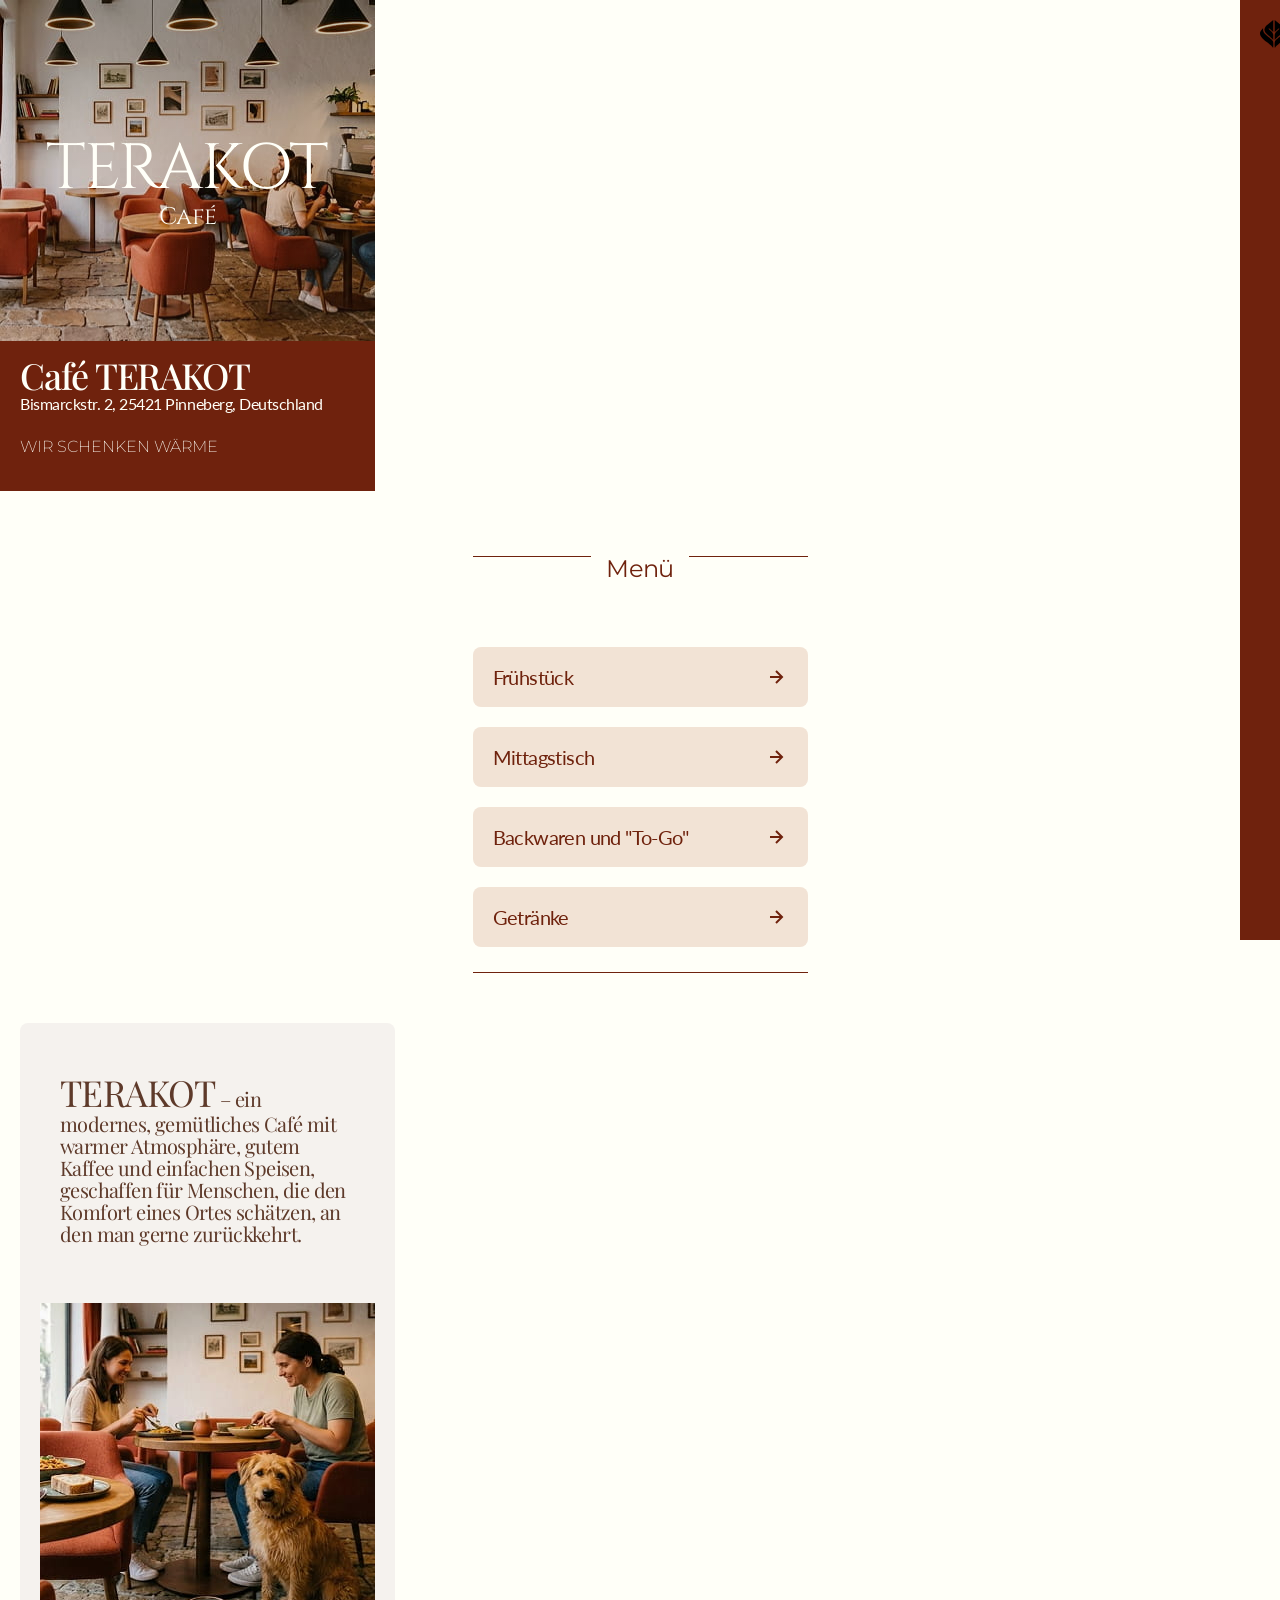
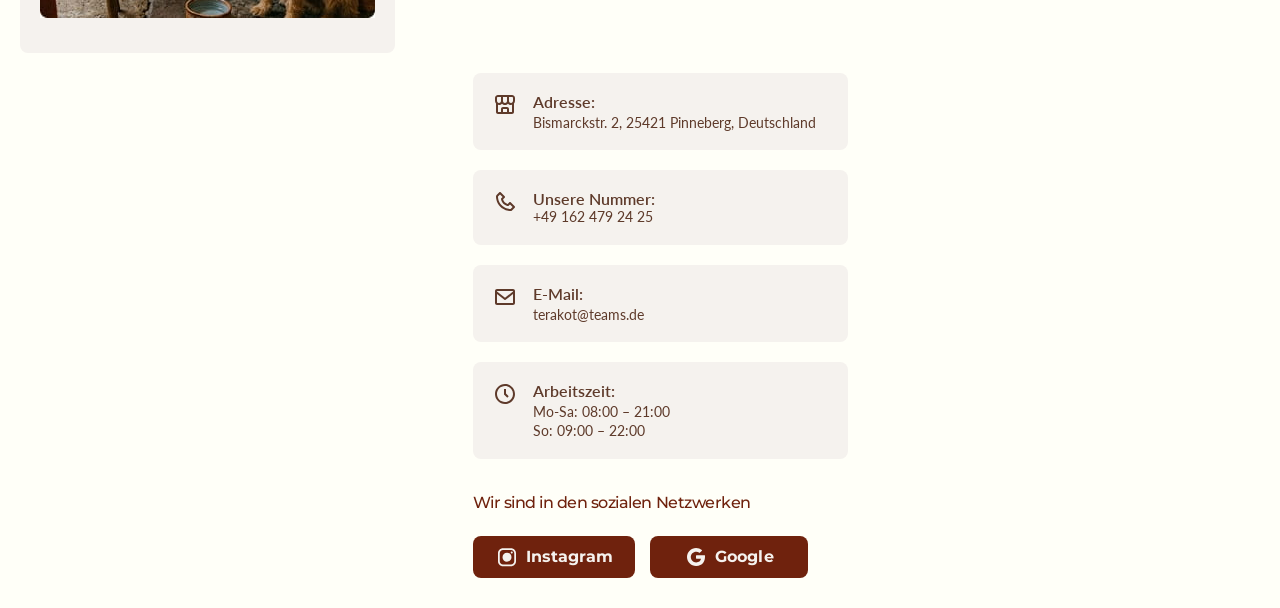
==== index.html @ df1c70a8 "Terakot2.0-0.0" ====
<!DOCTYPE html>
<html lang="en">
<head>
  <meta charset="UTF-8">
  <meta name="viewport" content="width=device-width, initial-scale=1.0">
  <title>Terakot</title>
<link rel="preconnect" href="https://fonts.googleapis.com">
<link rel="preconnect" href="https://fonts.gstatic.com" crossorigin>
<link href="https://fonts.googleapis.com/css2?family=Cinzel:wght@400..900&family=Lato:ital,wght@0,100;0,300;0,400;0,700;0,900;1,100;1,300;1,400;1,700;1,900&family=Montserrat:ital,wght@0,100..900;1,100..900&family=Playfair+Display:ital,wght@0,400..900;1,400..900&display=swap" rel="stylesheet">
  <link rel="stylesheet" href="./css/styles.css">
</head>
<body>

  <!-- ХЕДЕР -->
  <header class="site-header">
    <div class="header-inner">
      <div class="header-logo">
        <svg width="28px" height="28px">
          <use href="./images/symbol-defs.svg#icon-icon-terakot"></use>
        </svg>
        <span>TERAKOT</span>
      </div>
      <button class="burger-btn" id="burgerBtn">
        <span></span>
        <span></span>
        <span></span>
      </button>
    </div>
  </header>

  <!-- МОБІЛЬНЕ МЕНЮ (оверлей) -->
   <div class="mobile-menu" id="mobileMenu">
    <div class="mobile-menu-header">
      <div class="header-logo">
        <svg width="28px" height="28px">
          <use href="./images/symbol-defs.svg#icon-icon-terakot"></use>
        </svg>
        <span>TERAKOT</span>
      </div>
      <button class="close-btn" id="closeBtn">
        <use href="./images/symbol-defs.svg#icon-x-icon"></use>
      </button>
    </div>
    <nav class="mobile-nav">
      <a href="./menu.html">Menü</a>
      <a href="#info">Informationen</a>
    </nav>
  </div>

  <main>

    <!-- СЕКЦІЯ 1: HERO з фото -->
    <section class="hero-section">
        <div>  
        <h1 class="hero-title">TERAKOT</h1>
        <p class="hero-subtitle">Café</p>
        
      </div>

</section>

<section class="hero-store">
       <div class="container">
        <h2 class="cafe-name">Café TERAKOT</h2>
        <p class="cafe-address">Bismarckstr. 2, 25421 Pinneberg, Deutschland</p>
        <p class="cafe-slogan">WIR SCHENKEN WÄRME</p>
      </div>
    </section> 
    <!-- СЕКЦІЯ 2: МЕНЮ -->
    <section class="menu-section">
      <div class="container">
        <span class="line"></span>
        <h2 class="section-title">Menü</h2>
        <span class="line"></span>
      </div>
      <div class="container">
      <ul class="menu-list">
        <li class="one-list"><a href="./menu.html#fruch" class="text-menu-list">Frühstück <svg width="24px" height="24px" class="icon-list">
              <use href="./images/symbol-defs.svg#icon-right-arrow-alt-icon"></use>
            </svg></a></li>
        <li class="one-list"><a href="./menu.html#mittag" class="text-menu-list">Mittagstisch <svg width="24px" height="24px" class="icon-list">
              <use href="./images/symbol-defs.svg#icon-right-arrow-alt-icon"></use>
            </svg></a></li>
        <li class="one-list"><a href="./menu.html#backwaren" class="text-menu-list">Backwaren und "To-Go" <svg width="24px" height="24px" class="icon-list">
              <use href="./images/symbol-defs.svg#icon-right-arrow-alt-icon"></use>
            </svg></a></li>
        <li class="one-list"><a href="./menu.html#getranke" class="text-menu-list">Getränke <svg width="24px" height="24px" class="icon-list">
              <use href="./images/symbol-defs.svg#icon-right-arrow-alt-icon"></use>
            </svg></a></li>
      </ul>
    </div>
    </section>

    <!-- СЕКЦІЯ 3: HERO текст + фото -->
    <section class="about-section">
    <div class="container block-story">
       <div class="block-text">
        <p><strong class="st-text">TERAKOT</strong> – ein modernes, gemütliches Café mit warmer
        Atmosphäre, gutem Kaffee und einfachen Speisen, geschaffen für Menschen,
        die den Komfort eines Ortes schätzen, an den man gerne zurückkehrt.</p>
      </div>
      
      <div class="block-img">
        <img class="about-img" src="./images/dog-phone-1x.jpg" alt="Terakot Café">
      </div>
    </div>
    </section>

    <!-- СЕКЦІЯ 4: КОНТАКТИ -->
    <section class="contacts-section" id="info">
      <div class="container">

        <div class="contact-item">
          <div class="contact-icon">
            <svg width="24px" height="24px">
              <use href="./images/symbol-defs.svg#icon-magazin-icon"></use>
            </svg>
          </div>
          <div class="contact-body">
            <p class="contact-title">Adresse:</p>
            <p class="contact-text">Bismarckstr. 2, 25421 Pinneberg, Deutschland</p>
          </div>
        </div>

        <div class="contact-item">
          <div class="contact-icon">
            <svg width="24px" height="24px">
              <use href="./images/symbol-defs.svg#icon-phone-icon"></use>
            </svg>
          </div>
          <div class="contact-body">
            <p class="contact-title">Unsere Nummer:</p>
            <a href="tel:+491624792425" class="contact-text">+49 162 479 24 25</a>
          </div>
        </div>

        <div class="contact-item">
          <div class="contact-icon">
            <svg width="24px" height="24px">
              <use href="./images/symbol-defs.svg#icon-meseger-icon"></use>
            </svg>
          </div>
          <div class="contact-body">
            <p class="contact-title">E-Mail:</p>
            <p class="contact-text">terakot@teams.de</p>
          </div>
        </div>

        <div class="contact-item">
          <div class="contact-icon">
            <svg width="24px" height="24px">
              <use href="./images/symbol-defs.svg#icon-clock-icon"></use>
            </svg>
          </div>
          <div class="contact-body">
            <p class="contact-title">Arbeitszeit:</p>
            <p class="contact-text">Mo-Sa: 08:00 – 21:00</p>
            <p class="contact-text">So: 09:00 – 22:00</p>
          </div>
        </div>

      </div>
    </section>

    <!-- СЕКЦІЯ 5: СОЦМЕРЕЖІ -->
    <section class="social-section">
      <div class="container">
        <h2 class="social-title">Wir sind in den sozialen Netzwerken</h2>
      </div>
      
      <div class="container social-btns">
        <a href="#" class="social-btn"><svg width="24px" height="24px" class="social-icon">
              <use href="./images/symbol-defs.svg#icon-instagram-icon"></use>
            </svg>Instagram</a>
        <a href="#" class="social-btn"><svg width="24px" height="24px" class="social-icon">
              <use href="./images/symbol-defs.svg#icon-google-icon"></use>
            </svg>Google</a>
      </div>
    </section>

  </main>

  <script src="./js/main.js"></script>
</body>
</html>
---- css/styles.css ----
*,
*::before,
*::after {
margin: 0;
padding: 0;
}

ul {
list-style: none;
}

h1,h2,h3,h4,h5,h6 {
margin: 0;
padding: 0;
}

ul,ol {
margin: 0;
padding: 0;
}

a {
    text-decoration: none;
}

img {
display: block;
height: auto;
}

body {
background-color: #fffff8;
color: #030a06;
font-weight: 400;
line-height: 1.1;
}

.site-header {
  position: absolute; /* Ставимо поверх контенту */
  top: 0;
  left: 0;
  width: 100%;
  z-index: 10;
  padding: 20px 0;
}

.header-inner {
  display: flex;
  justify-content: flex-end; /* Зміщуємо кнопку вправо */
  align-items: center;
  max-width: 335px;
  margin: 0 auto;
  padding: 0 20px;
}

/* Приховуємо логотип у головному хедері, як в ТЗ */
.site-header .header-logo {
  display: none;
}

/* Стилізація бургер-іконки (три лінії) */
.burger-btn {
  background: none;
  border: none;
  cursor: pointer;
  display: flex;
  flex-direction: column;
  gap: 4px;
}

.burger-btn span {
  display: block;
  width: 24px;
  height: 2px;
  background-color: #fffff8; /* Колір ліній під фото */
}

.menu-section .container {
  display: flex;
  align-items: center;
  justify-content: center;
  gap: 15px;
  padding-top: 40px;
}

.line {
  flex-grow: 1; /* Лінія займає весь вільний простір */
  height: 1px;
  background-color: #6f220d;
}

.section-title {
  padding: 0; /* Прибираємо зайвий паддінг */
  white-space: nowrap;
}

/* Додаємо лінію внизу списку, як на макеті */
.menu-section::after {
  content: "";
  display: block;
  width: 335px;
  height: 1px;
  background-color: #6f220d;
  margin: 25px auto 0;
}

.container {
max-width: 335px;
padding: 0 20px;
margin: 0 auto; 
}

.mobile-menu {
  position: fixed;
  top: 0;
  right: -100%; /* Ховаємо за край екрану */
  width: 100%;
  height: 100%;
  background-color: #6f220d;
  z-index: 100;
  transition: right 0.3s ease;
  padding: 20px;
  display: flex;
  flex-direction: column;
}

.mobile-menu.is-open {
  right: 0; /* Клас для відкриття через JS */
}

.mobile-menu-header {
  display: flex;
  justify-content: space-between;
  align-items: center;
  color: #fffff8;
  margin-bottom: 60px;
}

.mobile-nav {
  display: flex;
  flex-direction: column;
  align-items: flex-end; /* Текст меню справа, як на макеті */
  gap: 25px;
}

.mobile-nav a {
  color: #fffff8;
  font-size: 32px;
  font-family: "Cinzel", serif;
}

/* #region-hero */
.hero-section {
padding: 134px 0 110px;
max-width: 375px;
max-height: 350px;
background-color: var(--hellterakot);
background-image: linear-gradient(to bottom, rgba(0, 0, 0, 0.2) 0%, rgba(111, 34, 13, 0.2) 100%), url(../images/cafe-phone-1x.jpg);
}

.hero-title {
font-weight: 400;
font-size: 64px;
letter-spacing: -0.03em;
color: #fffff8;
padding: 0 46px;
margin: 0 auto;
font-family: "Cinzel", serif;
}

.hero-subtitle {
font-weight: 400;
font-size: 24px;
letter-spacing: -0.03em;
color: #fffff8;
padding: 0 159px;
margin: 0 auto;
font-family: "Cinzel", serif;
}

.hero-store {
background-color: #6f220d;
width: 375px;
height: 150px;
}

.cafe-name {
font-family: "Playfair Display", serif;
font-weight: 500;
font-size: 36px;
letter-spacing: -0.03em;
color: #fffff8;
padding: 15px 0 0;
}

.cafe-address {
font-family: "Lato", serif;
font-weight: 400;
font-size: 16px;
letter-spacing: -0.03em;
color: #fffff8;
}

.cafe-slogan {
font-family: "Montserrat", serif;
font-weight: 200;
font-size: 16px;
color: #fffff8;
padding: 25px 0 0;
}

.section-title {
font-family: "Montserrat", serif;
font-weight: 400;
font-size: 24px;
letter-spacing: -0.03em;
color: #6f220d;
text-align: center;
padding: 25px 0 0;
}

.menu-list {
list-style: none;
padding: 25px 0 0;
margin: 0;
display: flex;
flex-direction: column;
gap: 20px;
}

.one-list {
margin: auto;
border-radius: 8px;
width: 335px;
background: #f2e3d5;
}

.text-menu-list {
font-family: "Lato", serif;
font-weight: 400;
font-size: 20px;
letter-spacing: -0.03em;
color: #6f220d;
display: flex;
align-items: center;
justify-content: space-between;
padding: 18px 20px;
text-decoration: none;
background-color: #f2e3d5;
transform: none;
transition: all 0.3s ease;
border-radius: 12px;
}

.text-menu-list:hover {
background-color: #6f220d;
color: #f2e3d5;
}

.icon-list {
fill: #6f220d;
}

.block-story {
border-radius: 8px;
width: 335px;
height: 630px;
background: #f5f2ee;
margin: 50px 20px 0;
}

.block-text {
font-family: "Playfair Display", serif;
font-weight: 400;
font-size: 20px;
letter-spacing: -0.03em;
color: #5e3a2a;
padding: 50px 20px 58px;
width: 295px
}

.st-text {
font-size: 36px;
font-weight: 400;
}

.block-img {
border-radius: 0 0 8px 8px;
width: 335px;
height: 315px;
}

.contact-item {
display: flex;
gap: 16px;
align-items: flex-start;
width: 335px;
background: #f5f2ee;
padding: 20px;
margin: 20px auto 0;
border-radius: 8px;
}

.contact-icon {
fill: #5e3a2a;
}

.contact-title {
margin: 0;
font-weight: 600;
background-color: #f5f2ee;
color: #5e3a2a;
font-family: "Lato", serif;
}

.contact-text {
margin: 4px 0 0;
color: #5e3a2a;
font-family: "Lato", serif;
font-size: 14px;
text-decoration: none;
}

.social-title {
font-family: "Montserrat", serif;
font-weight: 500;
font-size: 16px;
letter-spacing: -0.03em;
color: #6f220d;
padding: 35px 0 0;
}

.social-btns {
display:flex;
align-items: center;
justify-content: center;
gap: 15px;
width: 335px;
padding: 25px 0 30px;
}

.social-btn {
border-radius: 8px;
width: 160px;
background: #6f220d;
padding: 9px 22px;
display: flex;
align-items: center;
justify-content: center;
gap:7px;
font-family: "Montserrat", serif;
font-weight: 700;
font-size: 16px;
line-height: 140%;
letter-spacing: 0.01em;
color: #f5f2ee;
}

.social-icon {
fill: #f5f2ee;
}
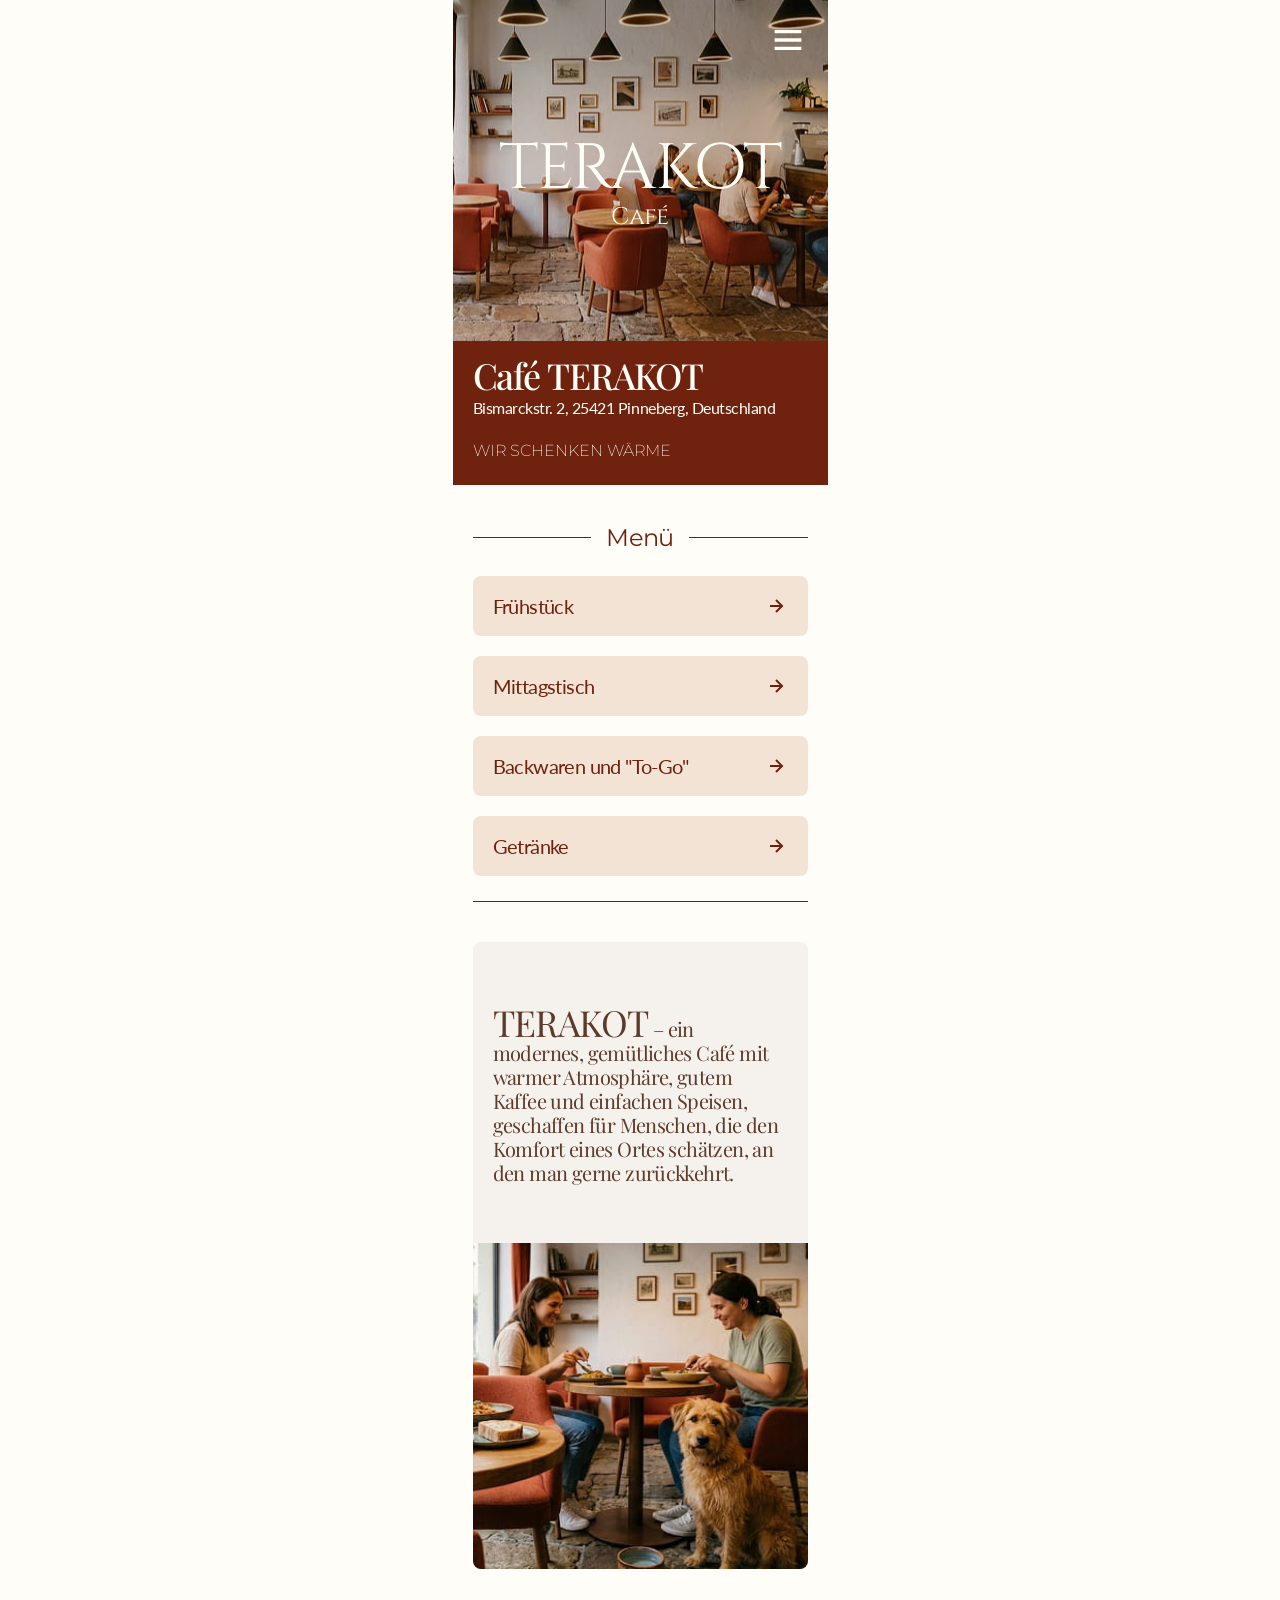
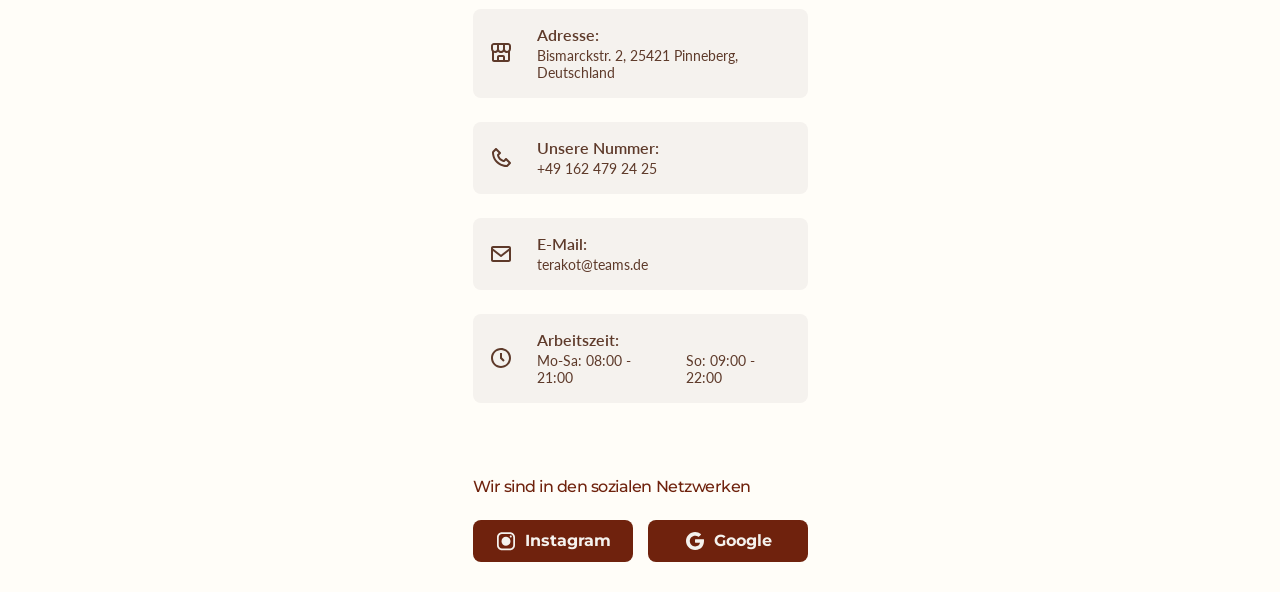
==== commit 9e9812b0: "Terakot2.0-0.1" ====
--- a/index.html
+++ b/index.html
@@ -7,115 +7,137 @@
 <link rel="preconnect" href="https://fonts.googleapis.com">
 <link rel="preconnect" href="https://fonts.gstatic.com" crossorigin>
 <link href="https://fonts.googleapis.com/css2?family=Cinzel:wght@400..900&family=Lato:ital,wght@0,100;0,300;0,400;0,700;0,900;1,100;1,300;1,400;1,700;1,900&family=Montserrat:ital,wght@0,100..900;1,100..900&family=Playfair+Display:ital,wght@0,400..900;1,400..900&display=swap" rel="stylesheet">
-  <link rel="stylesheet" href="./css/styles.css">
+  <link rel="stylesheet" href="./css/common.css">
+  <link rel="stylesheet" href="./css/home.css">
+  <link rel="stylesheet" href="./css/menu.css">
 </head>
 <body>
-
-  <!-- ХЕДЕР -->
   <header class="site-header">
-    <div class="header-inner">
-      <div class="header-logo">
-        <svg width="28px" height="28px">
-          <use href="./images/symbol-defs.svg#icon-icon-terakot"></use>
+    <div class="container header-inner">
+      <button class="burger-btn" id="burgerBtn" type="button" aria-label="Open menu">
+        <svg class="burger-icon" width="40" height="40">
+          <use href="./images/symbol-defs.svg#icon-menu-icon"></use>
         </svg>
-        <span>TERAKOT</span>
-      </div>
-      <button class="burger-btn" id="burgerBtn">
-        <span></span>
-        <span></span>
-        <span></span>
       </button>
     </div>
   </header>
 
-  <!-- МОБІЛЬНЕ МЕНЮ (оверлей) -->
-   <div class="mobile-menu" id="mobileMenu">
-    <div class="mobile-menu-header">
-      <div class="header-logo">
-        <svg width="28px" height="28px">
-          <use href="./images/symbol-defs.svg#icon-icon-terakot"></use>
-        </svg>
-        <span>TERAKOT</span>
-      </div>
-      <button class="close-btn" id="closeBtn">
-        <use href="./images/symbol-defs.svg#icon-x-icon"></use>
-      </button>
+  <div class="mobile-menu" id="mobileMenu">
+    <div class="container mobile-menu-inner">
+      <div class="mobile-menu-header">
+        <div class="header-logo">
+          <svg width="35" height="35">
+            <use href="./images/symbol-defs.svg#icon-icon-terakot"></use>
+          </svg>
+          <span>TERAKOT</span>
+        </div>
+
+        <button class="close-btn" id="closeBtn" type="button" aria-label="Close menu">
+          <svg width="40" height="40">
+            <use href="./images/symbol-defs.svg#icon-x-icon"></use>
+          </svg>
+        </button>
+      </div>
+
+      <nav class="mobile-nav">
+        <a href="./menu.html">Menü</a>
+        <a href="#info">Informationen</a>
+      </nav>
     </div>
-    <nav class="mobile-nav">
-      <a href="./menu.html">Menü</a>
-      <a href="#info">Informationen</a>
-    </nav>
   </div>
 
   <main>
-
-    <!-- СЕКЦІЯ 1: HERO з фото -->
     <section class="hero-section">
-        <div>  
+      <div class="container">
         <h1 class="hero-title">TERAKOT</h1>
         <p class="hero-subtitle">Café</p>
-        
-      </div>
-
-</section>
-
-<section class="hero-store">
-       <div class="container">
+      </div>
+    </section>
+
+    <section class="hero-store">
+      <div class="container">
         <h2 class="cafe-name">Café TERAKOT</h2>
         <p class="cafe-address">Bismarckstr. 2, 25421 Pinneberg, Deutschland</p>
         <p class="cafe-slogan">WIR SCHENKEN WÄRME</p>
       </div>
-    </section> 
-    <!-- СЕКЦІЯ 2: МЕНЮ -->
+    </section>
+
     <section class="menu-section">
       <div class="container">
-        <span class="line"></span>
-        <h2 class="section-title">Menü</h2>
-        <span class="line"></span>
-      </div>
-      <div class="container">
-      <ul class="menu-list">
-        <li class="one-list"><a href="./menu.html#fruch" class="text-menu-list">Frühstück <svg width="24px" height="24px" class="icon-list">
-              <use href="./images/symbol-defs.svg#icon-right-arrow-alt-icon"></use>
-            </svg></a></li>
-        <li class="one-list"><a href="./menu.html#mittag" class="text-menu-list">Mittagstisch <svg width="24px" height="24px" class="icon-list">
-              <use href="./images/symbol-defs.svg#icon-right-arrow-alt-icon"></use>
-            </svg></a></li>
-        <li class="one-list"><a href="./menu.html#backwaren" class="text-menu-list">Backwaren und "To-Go" <svg width="24px" height="24px" class="icon-list">
-              <use href="./images/symbol-defs.svg#icon-right-arrow-alt-icon"></use>
-            </svg></a></li>
-        <li class="one-list"><a href="./menu.html#getranke" class="text-menu-list">Getränke <svg width="24px" height="24px" class="icon-list">
-              <use href="./images/symbol-defs.svg#icon-right-arrow-alt-icon"></use>
-            </svg></a></li>
-      </ul>
-    </div>
-    </section>
-
-    <!-- СЕКЦІЯ 3: HERO текст + фото -->
+        <div class="section-heading">
+          <span class="line"></span>
+          <h2 class="section-title">Menü</h2>
+          <span class="line"></span>
+        </div>
+
+        <ul class="menu-list">
+          <li class="menu-item">
+            <a href="./menu.html#fruch" class="menu-link">
+              Frühstück
+              <svg class="icon-list" width="24" height="24">
+                <use href="./images/symbol-defs.svg#icon-right-arrow-alt-icon"></use>
+              </svg>
+            </a>
+          </li>
+
+          <li class="menu-item">
+            <a href="./menu.html#mittag" class="menu-link">
+              Mittagstisch
+              <svg class="icon-list" width="24" height="24">
+                <use href="./images/symbol-defs.svg#icon-right-arrow-alt-icon"></use>
+              </svg>
+            </a>
+          </li>
+
+          <li class="menu-item">
+            <a href="./menu.html#backwaren" class="menu-link">
+              Backwaren und "To-Go"
+              <svg class="icon-list" width="24" height="24">
+                <use href="./images/symbol-defs.svg#icon-right-arrow-alt-icon"></use>
+              </svg>
+            </a>
+          </li>
+
+          <li class="menu-item">
+            <a href="./menu.html#getranke" class="menu-link">
+              Getränke
+              <svg class="icon-list" width="24" height="24">
+                <use href="./images/symbol-defs.svg#icon-right-arrow-alt-icon"></use>
+              </svg>
+            </a>
+          </li>
+        </ul>
+      </div>
+    </section>
+
     <section class="about-section">
-    <div class="container block-story">
-       <div class="block-text">
-        <p><strong class="st-text">TERAKOT</strong> – ein modernes, gemütliches Café mit warmer
-        Atmosphäre, gutem Kaffee und einfachen Speisen, geschaffen für Menschen,
-        die den Komfort eines Ortes schätzen, an den man gerne zurückkehrt.</p>
-      </div>
-      
-      <div class="block-img">
-        <img class="about-img" src="./images/dog-phone-1x.jpg" alt="Terakot Café">
-      </div>
-    </div>
-    </section>
-
-    <!-- СЕКЦІЯ 4: КОНТАКТИ -->
+      <div class="container">
+        <div class="block-story">
+          <div class="block-text">
+            <p>
+              <strong class="st-text">TERAKOT</strong>
+              – ein modernes, gemütliches Café mit warmer Atmosphäre, gutem Kaffee
+              und einfachen Speisen, geschaffen für Menschen, die den Komfort eines
+              Ortes schätzen, an den man gerne zurückkehrt.
+            </p>
+          </div>
+
+          <img
+            class="about-img"
+            src="./images/dog-phone-1x.jpg"
+            alt="People drinking coffee in Terakot Café"
+          />
+        </div>
+      </div>
+    </section>
+
     <section class="contacts-section" id="info">
-      <div class="container">
-
-        <div class="contact-item">
-          <div class="contact-icon">
-            <svg width="24px" height="24px">
-              <use href="./images/symbol-defs.svg#icon-magazin-icon"></use>
-            </svg>
-          </div>
+      <div class="container contacts-container">
+        <div class="contact-item">
+          <svg class="contact-icon" width="24" height="24">
+            <use href="./images/symbol-defs.svg#icon-magazin-icon"></use>
+          </svg>
+
           <div class="contact-body">
             <p class="contact-title">Adresse:</p>
             <p class="contact-text">Bismarckstr. 2, 25421 Pinneberg, Deutschland</p>
@@ -123,11 +145,10 @@
         </div>
 
         <div class="contact-item">
-          <div class="contact-icon">
-            <svg width="24px" height="24px">
-              <use href="./images/symbol-defs.svg#icon-phone-icon"></use>
-            </svg>
-          </div>
+          <svg class="contact-icon" width="24" height="24">
+            <use href="./images/symbol-defs.svg#icon-phone-icon"></use>
+          </svg>
+
           <div class="contact-body">
             <p class="contact-title">Unsere Nummer:</p>
             <a href="tel:+491624792425" class="contact-text">+49 162 479 24 25</a>
@@ -135,51 +156,60 @@
         </div>
 
         <div class="contact-item">
-          <div class="contact-icon">
-            <svg width="24px" height="24px">
-              <use href="./images/symbol-defs.svg#icon-meseger-icon"></use>
+          <svg class="contact-icon" width="24" height="24">
+            <use href="./images/symbol-defs.svg#icon-meseger-icon"></use>
+          </svg>
+
+          <div class="contact-body">
+            <p class="contact-title">E-Mail:</p>
+            <a href="mailto:terakot@teams.de" class="contact-text">terakot@teams.de</a>
+          </div>
+        </div>
+
+        <div class="contact-item">
+          <svg class="contact-icon" width="24" height="24">
+            <use href="./images/symbol-defs.svg#icon-clock-icon"></use>
+          </svg>
+
+          <div class="contact-body">
+            <p class="contact-title">Arbeitszeit:</p>
+
+            <div class="work-time">
+              <p class="contact-text">Mo-Sa: 08:00 - 21:00</p>
+              <p class="contact-text">So: 09:00 - 22:00</p>
+            </div>
+          </div>
+        </div>
+      </div>
+    </section>
+
+    <section class="social-section">
+      <div class="container">
+        <h2 class="social-title">Wir sind in den sozialen Netzwerken</h2>
+
+        <div class="social-btns">
+          <a href="#" class="social-btn">
+            <svg class="social-icon" width="24" height="24">
+              <use href="./images/symbol-defs.svg#icon-instagram-icon"></use>
             </svg>
-          </div>
-          <div class="contact-body">
-            <p class="contact-title">E-Mail:</p>
-            <p class="contact-text">terakot@teams.de</p>
-          </div>
-        </div>
-
-        <div class="contact-item">
-          <div class="contact-icon">
-            <svg width="24px" height="24px">
-              <use href="./images/symbol-defs.svg#icon-clock-icon"></use>
+            Instagram
+          </a>
+
+          <a href="#" class="social-btn">
+            <svg class="social-icon" width="24" height="24">
+              <use href="./images/symbol-defs.svg#icon-google-icon"></use>
             </svg>
-          </div>
-          <div class="contact-body">
-            <p class="contact-title">Arbeitszeit:</p>
-            <p class="contact-text">Mo-Sa: 08:00 – 21:00</p>
-            <p class="contact-text">So: 09:00 – 22:00</p>
-          </div>
-        </div>
-
-      </div>
-    </section>
-
-    <!-- СЕКЦІЯ 5: СОЦМЕРЕЖІ -->
-    <section class="social-section">
-      <div class="container">
-        <h2 class="social-title">Wir sind in den sozialen Netzwerken</h2>
-      </div>
-      
-      <div class="container social-btns">
-        <a href="#" class="social-btn"><svg width="24px" height="24px" class="social-icon">
-              <use href="./images/symbol-defs.svg#icon-instagram-icon"></use>
-            </svg>Instagram</a>
-        <a href="#" class="social-btn"><svg width="24px" height="24px" class="social-icon">
-              <use href="./images/symbol-defs.svg#icon-google-icon"></use>
-            </svg>Google</a>
-      </div>
-    </section>
-
+            Google
+          </a>
+        </div>
+      </div>
+    </section>
   </main>
-
+<a href="./favorites.html" class="home-favorites-btn" id="homeFavoritesBtn" aria-label="Favoriten öffnen">
+  <svg width="20" height="20">
+    <use href="./images/symbol-defs.svg#icon-heart-icon"></use>
+  </svg>
+</a>
   <script src="./js/main.js"></script>
 </body>
 </html>
--- a/css/common.css
+++ b/css/common.css
@@ -0,0 +1,70 @@
+:root {
+  --color-bg: #fffdf8;
+  --color-light: #fffff8;
+  --color-card: #f5f2ee;
+  --color-menu-card: #f2e3d5;
+  --color-brown: #6f220d;
+  --color-brown-light: #c56b4b;
+  --color-text-brown: #5e3a2a;
+
+  --container-width: 375px;
+  --container-padding: 20px;
+
+  --radius: 8px;
+  --radius-card: 15px;
+}
+
+*,
+*::before,
+*::after {
+  box-sizing: border-box;
+  margin: 0;
+  padding: 0;
+}
+
+html {
+  scroll-behavior: smooth;
+}
+
+body {
+  min-width: 320px;
+  background-color: var(--color-bg);
+  color: #030a06;
+  font-weight: 400;
+  line-height: 1.1;
+}
+
+ul,
+ol {
+  list-style: none;
+}
+
+a {
+  color: inherit;
+  text-decoration: none;
+}
+
+button {
+  border: none;
+  background: transparent;
+  font-family: inherit;
+  cursor: pointer;
+}
+
+img {
+  display: block;
+  max-width: 100%;
+  height: auto;
+}
+
+svg {
+  display: block;
+}
+
+.container {
+  max-width: var(--container-width);
+  padding-left: var(--container-padding);
+  padding-right: var(--container-padding);
+  margin-left: auto;
+  margin-right: auto;
+}
--- a/css/home.css
+++ b/css/home.css
@@ -0,0 +1,385 @@
+/* Header */
+
+.site-header {
+  position: absolute;
+  top: 0;
+  left: 0;
+  z-index: 10;
+
+  width: 100%;
+  padding: 20px 0;
+}
+
+.header-inner {
+  display: flex;
+  justify-content: flex-end;
+  align-items: center;
+}
+
+.burger-btn,
+.close-btn {
+  display: flex;
+  align-items: center;
+  justify-content: center;
+}
+
+.burger-icon {
+  fill: var(--color-light);
+}
+
+/* Mobile menu */
+
+.mobile-menu {
+  position: fixed;
+  top: 0;
+  right: -100%;
+  z-index: 100;
+
+  width: 100%;
+  height: 100vh;
+
+  background-color: var(--color-brown);
+  transition: right 300ms ease;
+}
+
+.mobile-menu.is-open {
+  right: 0;
+}
+
+.mobile-menu-inner {
+  padding-top: 20px;
+}
+
+.mobile-menu-header {
+  display: flex;
+  justify-content: space-between;
+  align-items: center;
+
+  margin-bottom: 60px;
+  color: var(--color-light);
+}
+
+.header-logo {
+  display: flex;
+  align-items: center;
+  gap: 8px;
+
+  font-family: "Cinzel", serif;
+  font-size: 20px;
+  color: var(--color-light);
+}
+
+.header-logo svg,
+.close-btn svg {
+  fill: currentColor;
+}
+
+.close-btn {
+  color: var(--color-light);
+}
+
+.mobile-nav {
+  display: flex;
+  flex-direction: column;
+  align-items: flex-end;
+  gap: 25px;
+}
+
+.mobile-nav a {
+  font-family: "Cinzel", serif;
+  font-size: 32px;
+  color: var(--color-light);
+}
+
+/* Hero */
+
+.hero-section {
+  max-width: var(--container-width);
+  margin: 0 auto;
+  padding: 134px 0 110px;
+
+  background-image:
+    linear-gradient(
+      to bottom,
+      rgba(0, 0, 0, 0.2),
+      rgba(111, 34, 13, 0.2)
+    ),
+    url("../images/cafe-phone-1x.jpg");
+  background-repeat: no-repeat;
+  background-position: center;
+  background-size: cover;
+}
+
+.hero-title {
+  font-family: "Cinzel", serif;
+  font-weight: 400;
+  font-size: 64px;
+  letter-spacing: -0.03em;
+  text-align: center;
+  color: var(--color-light);
+}
+
+.hero-subtitle {
+  font-family: "Cinzel", serif;
+  font-weight: 400;
+  font-size: 24px;
+  letter-spacing: -0.03em;
+  text-align: center;
+  color: var(--color-light);
+}
+
+/* Store */
+
+.hero-store {
+  max-width: var(--container-width);
+  margin: 0 auto;
+  padding: 15px 0 25px;
+  background-color: var(--color-brown);
+}
+
+.cafe-name {
+  font-family: "Playfair Display", serif;
+  font-weight: 500;
+  font-size: 36px;
+  letter-spacing: -0.03em;
+  color: var(--color-light);
+}
+
+.cafe-address {
+  margin-top: 4px;
+  font-family: "Lato", sans-serif;
+  font-size: 16px;
+  letter-spacing: -0.03em;
+  color: var(--color-light);
+}
+
+.cafe-slogan {
+  margin-top: 25px;
+  font-family: "Montserrat", sans-serif;
+  font-weight: 200;
+  font-size: 16px;
+  color: var(--color-light);
+}
+
+/* Menu preview */
+
+.menu-section {
+  padding: 40px 0 0;
+}
+
+.section-heading {
+  display: flex;
+  align-items: center;
+  gap: 15px;
+}
+
+.line {
+  flex-grow: 1;
+  height: 1px;
+  background-color: var(--color-brown);
+}
+
+.section-title {
+  font-family: "Montserrat", sans-serif;
+  font-weight: 400;
+  font-size: 24px;
+  letter-spacing: -0.03em;
+  color: var(--color-brown);
+}
+
+.menu-list {
+  display: flex;
+  flex-direction: column;
+  gap: 20px;
+
+  margin-top: 25px;
+  padding-bottom: 25px;
+  border-bottom: 1px solid var(--color-brown);
+}
+
+.menu-link {
+  display: flex;
+  align-items: center;
+  justify-content: space-between;
+
+  width: 100%;
+  padding: 18px 20px;
+
+  border-radius: var(--radius);
+  background-color: var(--color-menu-card);
+
+  font-family: "Lato", sans-serif;
+  font-size: 20px;
+  letter-spacing: -0.03em;
+  color: var(--color-brown);
+}
+
+.icon-list {
+  fill: currentColor;
+}
+
+/* About */
+
+.about-section {
+  padding: 40px 0;
+}
+
+.block-story {
+  overflow: hidden;
+  border-radius: var(--radius);
+  background-color: var(--color-card);
+}
+
+.block-text {
+  padding: 62px 20px 58px;
+}
+
+.block-text p {
+  font-family: "Playfair Display", serif;
+  font-size: 20px;
+  line-height: 1.2;
+  letter-spacing: -0.03em;
+  color: var(--color-text-brown);
+}
+
+.st-text {
+  font-size: 36px;
+  line-height: 1;
+  font-weight: 400;
+}
+
+.about-img {
+  width: 100%;
+  height: 326px;
+  object-fit: cover;
+}
+
+/* Contacts */
+
+.contacts-section {
+  padding: 0 0 40px;
+}
+
+.contacts-container {
+  display: flex;
+  flex-direction: column;
+  gap: 24px;
+}
+
+.contact-item {
+  display: flex;
+  align-items: center;
+  gap: 24px;
+
+  width: 100%;
+  min-height: 72px;
+  padding: 16px;
+
+  border-radius: var(--radius);
+  background-color: var(--color-card);
+}
+
+.contact-icon {
+  flex-shrink: 0;
+  width: 24px;
+  height: 24px;
+  fill: var(--color-text-brown);
+}
+
+.contact-body {
+  min-width: 0;
+  color: var(--color-text-brown);
+}
+
+.contact-title {
+  font-family: "Lato", sans-serif;
+  font-size: 16px;
+  line-height: 1.2;
+  font-weight: 600;
+}
+
+.contact-text {
+  display: block;
+  margin-top: 4px;
+
+  font-family: "Lato", sans-serif;
+  font-size: 14px;
+  line-height: 1.2;
+  color: inherit;
+}
+
+.work-time {
+  display: flex;
+  gap: 20px;
+  flex-wrap: nowrap;
+}
+
+/* Social */
+
+.social-section {
+  padding: 35px 0 30px;
+}
+
+.social-title {
+  font-family: "Montserrat", sans-serif;
+  font-weight: 500;
+  font-size: 16px;
+  letter-spacing: -0.03em;
+  color: var(--color-brown);
+}
+
+.social-btns {
+  display: flex;
+  gap: 15px;
+  margin-top: 25px;
+}
+
+.social-btn {
+  display: flex;
+  align-items: center;
+  justify-content: center;
+  gap: 7px;
+
+  width: calc((100% - 15px) / 2);
+  padding: 9px 10px;
+
+  border-radius: var(--radius);
+  background-color: var(--color-brown);
+
+  font-family: "Montserrat", sans-serif;
+  font-weight: 700;
+  font-size: 16px;
+  color: var(--color-card);
+}
+
+.social-icon {
+  flex-shrink: 0;
+  fill: currentColor;
+}
+
+.home-favorites-btn {
+  position: fixed;
+  right: 20px;
+  top: 50%;
+  transform: translateY(-50%);
+
+  display: none;
+  align-items: center;
+  justify-content: center;
+
+  width: 45px;
+  height: 45px;
+
+  border-radius: 15px;
+  background-color: #6f220d;
+
+  z-index: 2000;
+}
+
+.home-favorites-btn.is-visible {
+  display: flex;
+}
+
+.home-favorites-btn svg {
+  fill: #f5f2ee;
+}
--- a/css/menu.css
+++ b/css/menu.css
@@ -0,0 +1,215 @@
+:root {
+  --menu-header-height: 64px;
+}
+
+/* Header */
+
+.menu-header {
+  position: sticky;
+  top: 0;
+  z-index: 1000;
+
+  max-width: var(--container-width);
+  margin: 0 auto;
+
+  background-color: var(--color-bg);
+  border-bottom: 1px solid rgba(111, 34, 13, 0.15);
+}
+
+.menu-header-inner {
+  display: flex;
+  align-items: center;
+  gap: 20px;
+
+  padding: 10px 0 10px 20px;
+}
+
+.menu-logo {
+  flex-shrink: 0;
+  color: var(--color-brown);
+}
+
+.menu-logo svg {
+  fill: currentColor;
+}
+
+.menu-nav {
+  display: flex;
+  gap: 10px;
+
+  overflow-x: auto;
+  scroll-behavior: smooth;
+  scrollbar-width: none;
+
+  padding-right: 20px;
+}
+
+.menu-nav::-webkit-scrollbar {
+  display: none;
+}
+
+.menu-nav-link {
+  flex: 0 0 auto;
+
+  width: 122px;
+  padding: 11px 10px;
+
+  border-radius: 8px;
+  background-color: var(--color-brown);
+
+  font-family: "Lato", sans-serif;
+  font-size: 12px;
+  line-height: 1;
+  text-align: center;
+  color: var(--color-light);
+
+  transition: background-color 250ms ease;
+}
+
+.menu-nav-link:hover,
+.menu-nav-link.active {
+  background-color: var(--color-brown-light);
+}
+
+/* Page */
+
+.menu-page {
+  max-width: var(--container-width);
+  margin: 0 auto;
+  padding-bottom: 110px;
+}
+
+.menu-category {
+  padding-top: 28px;
+  scroll-margin-top: var(--menu-header-height);
+}
+
+.menu-category:not(:last-child) .container {
+  padding-bottom: 28px;
+  border-bottom: 2px solid var(--color-brown);
+}
+
+.menu-title {
+  margin-bottom: 16px;
+
+  font-family: "Montserrat", sans-serif;
+  font-weight: 600;
+  font-size: 40px;
+  line-height: 1;
+  letter-spacing: -0.03em;
+  color: var(--color-brown);
+
+  border-bottom: 2px solid var(--color-brown);
+  padding-bottom: 8px;
+}
+
+.menu-category-title {
+font-family: "Montserrat", sans-serif;
+font-weight: 600;
+font-size: 40px;
+letter-spacing: -0.03em;
+color: #6f220d;
+padding-bottom: 10px;
+}
+
+/* Dish card */
+
+.dish-list {
+  display: flex;
+  flex-direction: column;
+  gap: 16px;
+}
+
+.dish-card {
+  display: flex;
+  overflow: hidden;
+
+  width: 100%;
+  height: 140px;
+
+  border-radius: var(--radius-card);
+  background-color: var(--color-card);
+}
+
+.dish-info {
+  display: flex;
+  flex-direction: column;
+
+  width: 185px;
+  padding: 15px 10px 9px 15px;
+}
+
+.dish-title {
+  margin-bottom: 4px;
+
+  font-family: "Cinzel", serif;
+  font-weight: 700;
+  font-size: 15px;
+  line-height: 1.1;
+  letter-spacing: -0.03em;
+  color: #6f220d;
+}
+
+.dish-description {
+  margin-bottom: 6px;
+
+  font-family: "Lato", sans-serif;
+  font-size: 8px;
+  line-height: 1.2;
+  letter-spacing: -0.03em;
+  color: #6f220d;
+}
+
+.dish-meta {
+  display: flex;
+  gap: 8px;
+
+  margin-top: auto;
+
+  font-family: "Cinzel", serif;
+  font-weight: 700;
+  font-size: 10px;
+  line-height: 1;
+  letter-spacing: -0.03em;
+  color: #6f220d;
+}
+
+.dish-bottom {
+  display: flex;
+  justify-content: space-between;
+  align-items: center;
+
+  margin-top: 12px;
+}
+
+.dish-price {
+  font-family: "Cinzel", serif;
+  font-weight: 700;
+  font-size: 20px;
+  line-height: 1;
+  letter-spacing: -0.03em;
+  color: #6f220d;
+}
+
+.dish-fav {
+  color: #6f220d;
+}
+
+.dish-fav svg {
+  fill: transparent;
+  stroke: currentColor;
+  stroke-width: 2;
+}
+
+.dish-fav.is-active svg {
+  fill: currentColor;
+  stroke: currentColor;
+}
+
+.dish-img {
+  flex-shrink: 0;
+  width: 150px;
+  height: 140px;
+  object-fit: cover;
+}
+
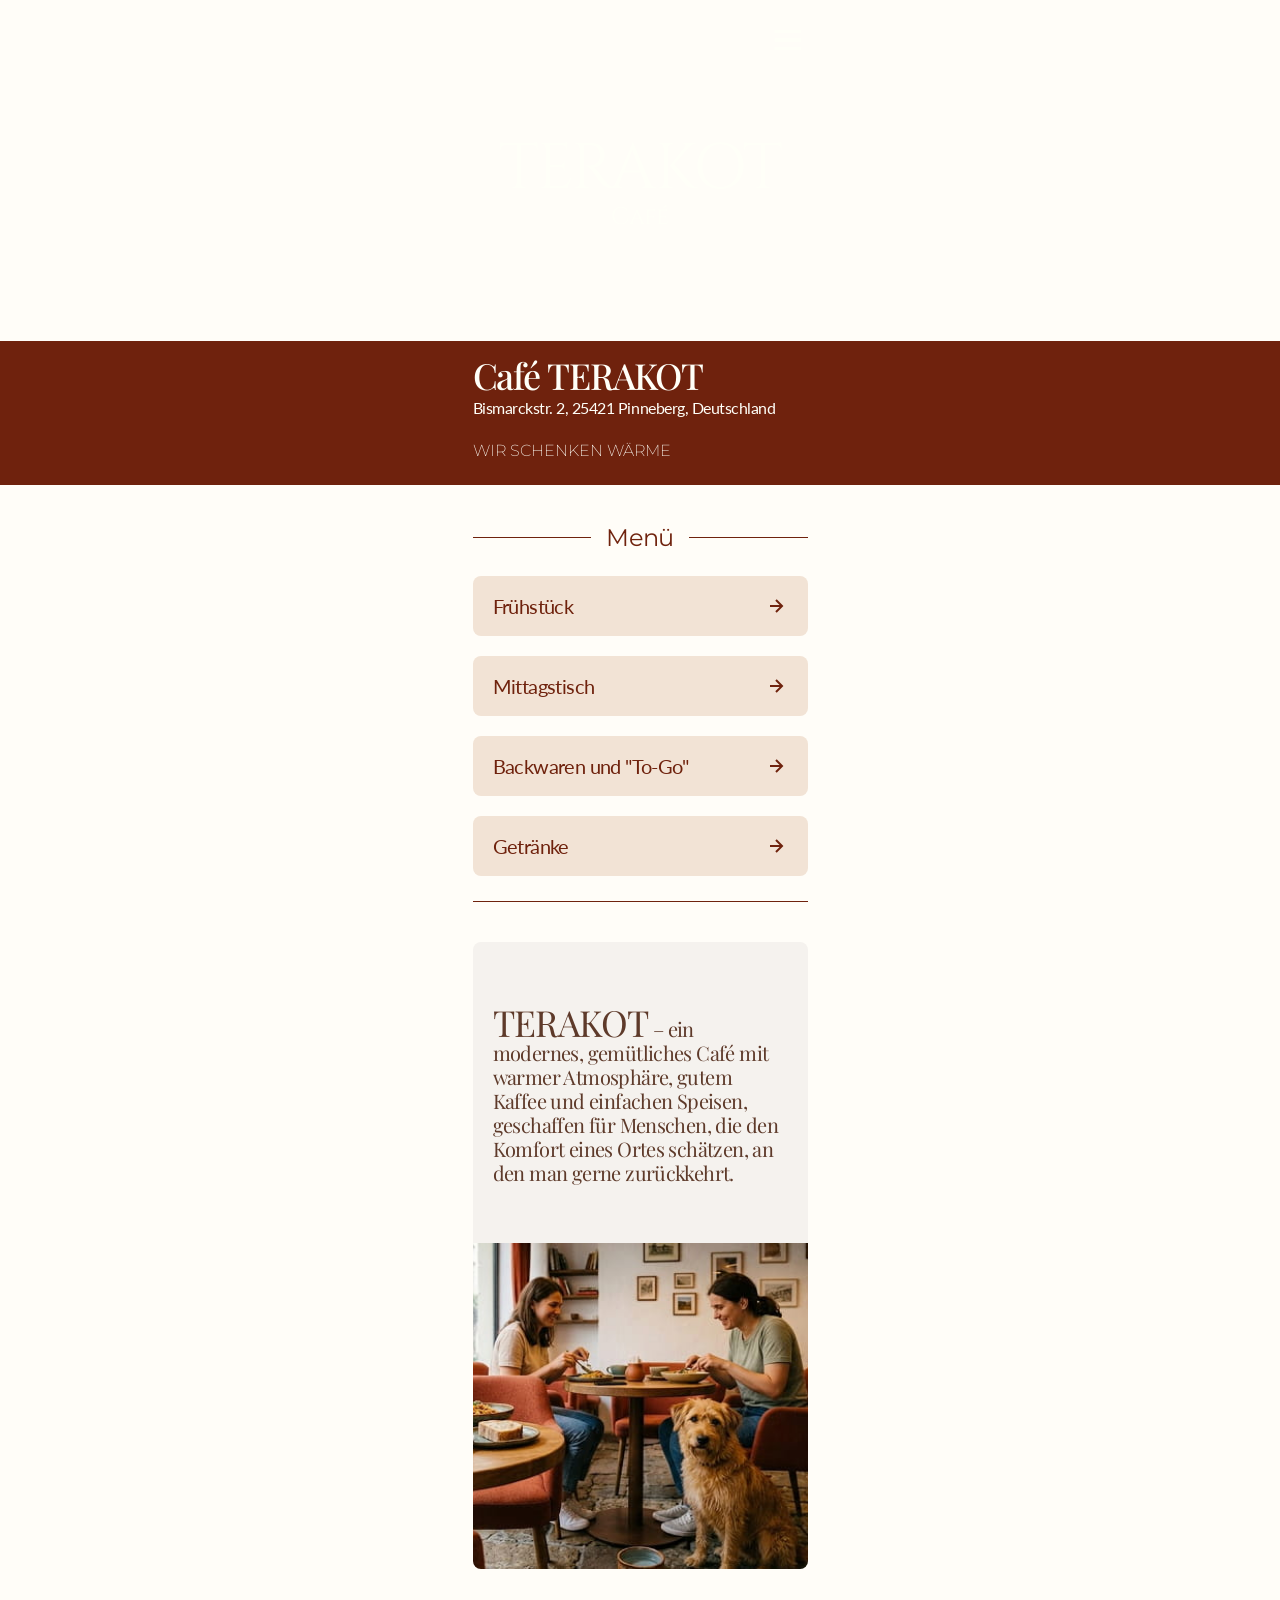
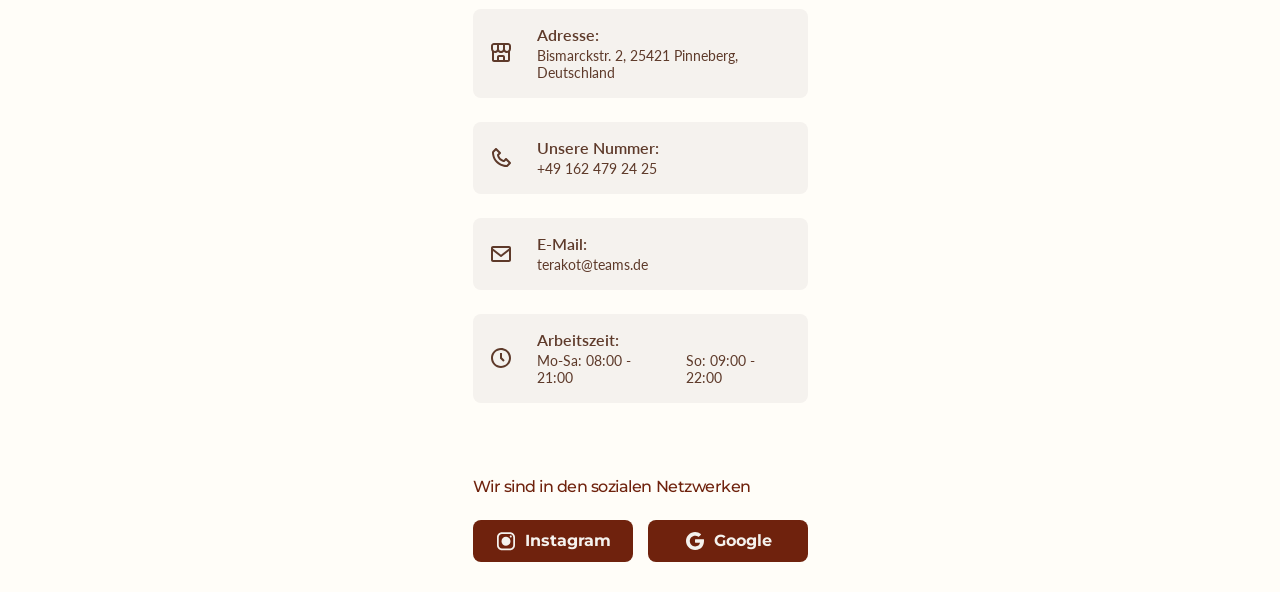
==== commit dd91721a: "Terakot0.2-0.5" ====
--- a/index.html
+++ b/index.html
@@ -2,7 +2,10 @@
 <html lang="en">
 <head>
   <meta charset="UTF-8">
-  <meta name="viewport" content="width=device-width, initial-scale=1.0">
+  <meta
+  name="viewport"
+  content="width=device-width, initial-scale=1.0, maximum-scale=1.0, user-scalable=no"
+/>
   <title>Terakot</title>
 <link rel="preconnect" href="https://fonts.googleapis.com">
 <link rel="preconnect" href="https://fonts.gstatic.com" crossorigin>
--- a/css/common.css
+++ b/css/common.css
@@ -34,6 +34,13 @@
   line-height: 1.1;
 }
 
+html,
+body {
+  width: 100%;
+  overflow-x: hidden;
+  touch-action: pan-y;
+}
+
 ul,
 ol {
   list-style: none;
@@ -49,6 +56,11 @@
   background: transparent;
   font-family: inherit;
   cursor: pointer;
+}
+
+button,
+a {
+  touch-action: manipulation;
 }
 
 img {
--- a/css/home.css
+++ b/css/home.css
@@ -94,20 +94,37 @@
 /* Hero */
 
 .hero-section {
-  max-width: var(--container-width);
-  margin: 0 auto;
+  width: 100%;
   padding: 134px 0 110px;
 
-  background-image:
-    linear-gradient(
-      to bottom,
-      rgba(0, 0, 0, 0.2),
-      rgba(111, 34, 13, 0.2)
-    ),
-    url("../images/cafe-phone-1x.jpg");
   background-repeat: no-repeat;
   background-position: center;
   background-size: cover;
+
+  animation: heroSlider 15s infinite;
+}
+
+@keyframes heroSlider {
+  0%,
+  30% {
+    background-image:
+      linear-gradient(rgba(0, 0, 0, 0.2), rgba(111, 34, 13, 0.2)),
+      url("../images/cafe-phone-1x.jpg");
+  }
+
+  33%,
+  63% {
+    background-image:
+      linear-gradient(rgba(0, 0, 0, 0.2), rgba(111, 34, 13, 0.2)),
+      url("../images/cafe2-1x.jpg");
+  }
+
+  66%,
+  100% {
+    background-image:
+      linear-gradient(rgba(0, 0, 0, 0.2), rgba(111, 34, 13, 0.2)),
+      url("../images/dog-phone-1x.jpg");
+  }
 }
 
 .hero-title {
@@ -131,7 +148,6 @@
 /* Store */
 
 .hero-store {
-  max-width: var(--container-width);
   margin: 0 auto;
   padding: 15px 0 25px;
   background-color: var(--color-brown);
--- a/css/menu.css
+++ b/css/menu.css
@@ -8,20 +8,20 @@
   position: sticky;
   top: 0;
   z-index: 1000;
-
-  max-width: var(--container-width);
-  margin: 0 auto;
-
+  width: 100%;
   background-color: var(--color-bg);
   border-bottom: 1px solid rgba(111, 34, 13, 0.15);
 }
 
 .menu-header-inner {
+  max-width: 375px;
+  margin: 0 auto;
+  height: 64px;
+  padding-left: 20px;
+
   display: flex;
   align-items: center;
   gap: 20px;
-
-  padding: 10px 0 10px 20px;
 }
 
 .menu-logo {
@@ -52,21 +52,22 @@
   flex: 0 0 auto;
 
   width: 122px;
-  padding: 11px 10px;
+  height: 35px;
+
+  display: flex;
+  align-items: center;
+  justify-content: center;
 
   border-radius: 8px;
   background-color: var(--color-brown);
 
   font-family: "Lato", sans-serif;
   font-size: 12px;
-  line-height: 1;
-  text-align: center;
   color: var(--color-light);
 
   transition: background-color 250ms ease;
 }
 
-.menu-nav-link:hover,
 .menu-nav-link.active {
   background-color: var(--color-brown-light);
 }
@@ -74,8 +75,7 @@
 /* Page */
 
 .menu-page {
-  max-width: var(--container-width);
-  margin: 0 auto;
+  width: 100%;
   padding-bottom: 110px;
 }
 
@@ -84,9 +84,43 @@
   scroll-margin-top: var(--menu-header-height);
 }
 
-.menu-category:not(:last-child) .container {
-  padding-bottom: 28px;
-  border-bottom: 2px solid var(--color-brown);
+.menu-category {
+  padding-top: 48px;
+  scroll-margin-top: var(--menu-header-height);
+}
+
+.menu-category:first-child {
+  padding-top: 24px;
+}
+
+.menu-category-title {
+  margin-bottom: 10px;
+
+  font-family: "Montserrat", sans-serif;
+  font-weight: 600;
+  font-size: 40px;
+  line-height: 1.1;
+  letter-spacing: -0.03em;
+  color: #6f220d;
+}
+
+.menu-line {
+  display: block;
+  width: 100%;
+  height: 2px;
+  background-color: #6f220d;
+}
+
+.dish-list {
+  display: flex;
+  flex-direction: column;
+  gap: 16px;
+
+  margin-top: 24px;
+}
+
+.menu-line-bottom {
+  margin-top: 28px;
 }
 
 .menu-title {
@@ -195,17 +229,21 @@
   color: #6f220d;
 }
 
-.dish-fav svg {
+.dish-fav svg,
+.favorite-remove svg {
   fill: transparent;
   stroke: currentColor;
-  stroke-width: 2;
-}
-
-.dish-fav.is-active svg {
-  fill: currentColor;
-  stroke: currentColor;
-}
-
+  stroke-width: 3;
+  stroke-linecap: round;
+  stroke-linejoin: round;
+}
+
+.dish-fav.is-active svg,
+.favorite-remove svg {
+  fill: #6f220d;
+  stroke: #6f220d;
+  stroke-width: 3;
+}
 .dish-img {
   flex-shrink: 0;
   width: 150px;
@@ -213,3 +251,35 @@
   object-fit: cover;
 }
 
+.favorites-bar {
+  position: fixed;
+  left: 50%;
+  bottom: 20px;
+  transform: translateX(-50%);
+
+  display: none;
+  align-items: center;
+  justify-content: center;
+  gap: 10px;
+
+  width: 233px;
+  height: 45px;
+
+  border-radius: 8px;
+  background-color: #6f220d;
+
+  font-family: "Lato", sans-serif;
+  font-weight: 700;
+  font-size: 12px;
+  color: #f5f2ee;
+
+  z-index: 2000;
+}
+
+.favorites-bar.is-visible {
+  display: flex;
+}
+
+.favorites-bar svg {
+  fill: #f5f2ee;
+}
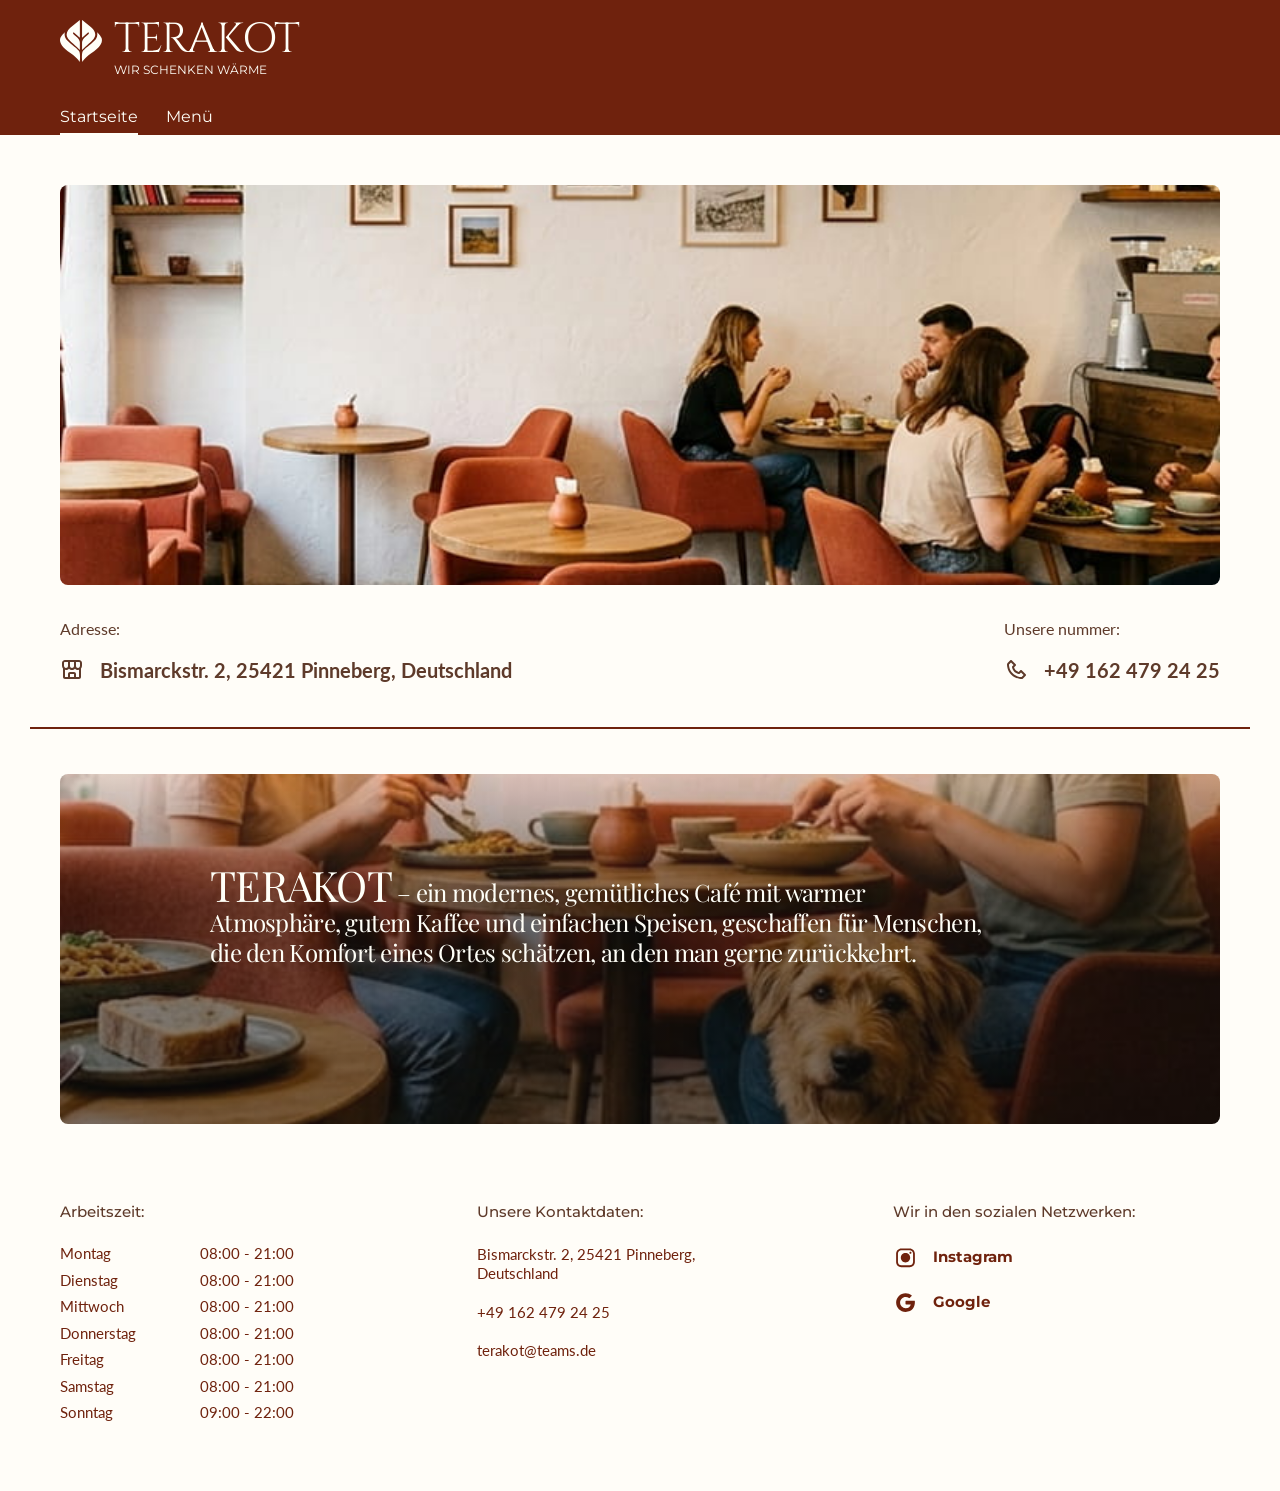
==== commit 534209a7: "Terakot2.0-0.7" ====
--- a/index.html
+++ b/index.html
@@ -12,18 +12,38 @@
 <link href="https://fonts.googleapis.com/css2?family=Cinzel:wght@400..900&family=Lato:ital,wght@0,100;0,300;0,400;0,700;0,900;1,100;1,300;1,400;1,700;1,900&family=Montserrat:ital,wght@0,100..900;1,100..900&family=Playfair+Display:ital,wght@0,400..900;1,400..900&display=swap" rel="stylesheet">
   <link rel="stylesheet" href="./css/common.css">
   <link rel="stylesheet" href="./css/home.css">
-  <link rel="stylesheet" href="./css/menu.css">
+  <link
+  rel="icon"
+  type="image/svg+xml"
+  href="./images/favicon.svg"
+/>
 </head>
 <body>
   <header class="site-header">
-    <div class="container header-inner">
-      <button class="burger-btn" id="burgerBtn" type="button" aria-label="Open menu">
-        <svg class="burger-icon" width="40" height="40">
-          <use href="./images/symbol-defs.svg#icon-menu-icon"></use>
-        </svg>
-      </button>
-    </div>
-  </header>
+  <div class="container header-inner">
+    <a href="./index.html" class="desktop-logo">
+      <svg class="logo-icon" width="35" height="35">
+        <use href="./images/symbol-defs.svg#icon-icon-terakot"></use>
+      </svg>
+
+      <div>
+        <span class="desktop-logo-title">TERAKOT</span>
+        <span class="desktop-logo-subtitle">WIR SCHENKEN WÄRME</span>
+      </div>
+    </a>
+
+    <nav class="desktop-nav">
+      <a href="./index.html" class="desktop-nav-link is-active" aria-current="page">Startseite</a>
+      <a href="./menu.html" class="desktop-nav-link">Menü</a>
+    </nav>
+
+    <button class="burger-btn" id="burgerBtn" type="button" aria-label="Open menu">
+      <svg class="burger-icon" width="40" height="40">
+        <use href="./images/symbol-defs.svg#icon-menu-icon"></use>
+      </svg>
+    </button>
+  </div>
+</header>
 
   <div class="mobile-menu" id="mobileMenu">
     <div class="container mobile-menu-inner">
@@ -43,9 +63,17 @@
       </div>
 
       <nav class="mobile-nav">
-        <a href="./menu.html">Menü</a>
-        <a href="#info">Informationen</a>
-      </nav>
+  <a href="./menu.html">Menü</a>
+  <a href="#info">Informationen</a>
+</nav>
+
+<a href="./favorites.html" class="mobile-favorites-bar" id="mobileFavoritesBar">
+  <span id="mobileFavoritesCount">0. Option ausgewählt</span>
+
+  <svg width="28" height="28">
+    <use href="./images/symbol-defs.svg#icon-heart-icon"></use>
+  </svg>
+</a>
     </div>
   </div>
 
@@ -56,7 +84,31 @@
         <p class="hero-subtitle">Café</p>
       </div>
     </section>
-
+<section class="tablet-info-section">
+  <div class="container tablet-info-container">
+    <div class="tablet-info-item">
+      <p class="tablet-info-title">Adresse:</p>
+
+      <div class="tablet-info-row">
+        <svg width="24" height="24">
+          <use href="./images/symbol-defs.svg#icon-magazin-icon"></use>
+        </svg>
+        <p>Bismarckstr. 2, 25421 Pinneberg, Deutschland</p>
+      </div>
+    </div>
+
+    <div class="tablet-info-item">
+      <p class="tablet-info-title">Unsere nummer:</p>
+
+      <div class="tablet-info-row">
+        <svg width="24" height="24">
+          <use href="./images/symbol-defs.svg#icon-phone-icon"></use>
+        </svg>
+        <a href="tel:+491624792425">+49 162 479 24 25</a>
+      </div>
+    </div>
+  </div>
+</section>
     <section class="hero-store">
       <div class="container">
         <h2 class="cafe-name">Café TERAKOT</h2>
@@ -133,80 +185,127 @@
         </div>
       </div>
     </section>
-
-    <section class="contacts-section" id="info">
-      <div class="container contacts-container">
-        <div class="contact-item">
-          <svg class="contact-icon" width="24" height="24">
-            <use href="./images/symbol-defs.svg#icon-magazin-icon"></use>
+<section class="contacts-section" id="info">
+  <div class="container contacts-container">
+    <div class="contact-item">
+      <svg class="contact-icon" width="24" height="24">
+        <use href="./images/symbol-defs.svg#icon-magazin-icon"></use>
+      </svg>
+
+      <div class="contact-body">
+        <p class="contact-title">Adresse:</p>
+        <p class="contact-text">Bismarckstr. 2, 25421 Pinneberg, Deutschland</p>
+      </div>
+    </div>
+
+    <div class="contact-item">
+      <svg class="contact-icon" width="24" height="24">
+        <use href="./images/symbol-defs.svg#icon-phone-icon"></use>
+      </svg>
+
+      <div class="contact-body">
+        <p class="contact-title">Unsere Nummer:</p>
+        <a href="tel:+491624792425" class="contact-text">+49 162 479 24 25</a>
+      </div>
+    </div>
+
+    <div class="contact-item">
+      <svg class="contact-icon" width="24" height="24">
+        <use href="./images/symbol-defs.svg#icon-meseger-icon"></use>
+      </svg>
+
+      <div class="contact-body">
+        <p class="contact-title">E-Mail:</p>
+        <a href="mailto:terakot@teams.de" class="contact-text">terakot@teams.de</a>
+      </div>
+    </div>
+
+    <div class="contact-item">
+      <svg class="contact-icon" width="24" height="24">
+        <use href="./images/symbol-defs.svg#icon-clock-icon"></use>
+      </svg>
+
+      <div class="contact-body">
+        <p class="contact-title">Arbeitszeit:</p>
+
+        <div class="work-time">
+          <p class="contact-text">Mo-Sa: 08:00 - 21:00</p>
+          <p class="contact-text">So: 09:00 - 22:00</p>
+        </div>
+      </div>
+    </div>
+  </div>
+</section>
+
+<section class="social-section">
+  <div class="container">
+    <h2 class="social-title">Wir sind in den sozialen Netzwerken</h2>
+
+    <div class="social-btns">
+      <a href="#" class="social-btn">
+        <svg class="social-icon" width="24" height="24">
+          <use href="./images/symbol-defs.svg#icon-instagram-icon"></use>
+        </svg>
+        Instagram
+      </a>
+
+      <a href="#" class="social-btn">
+        <svg class="social-icon" width="24" height="24">
+          <use href="./images/symbol-defs.svg#icon-google-icon"></use>
+        </svg>
+        Google
+      </a>
+    </div>
+  </div>
+</section>
+
+<section class="footer-info-section">
+  <div class="container footer-info-grid">
+    <div class="footer-info-block footer-worktime">
+      <h2 class="footer-info-heading">Arbeitszeit:</h2>
+
+      <ul class="footer-worktime-list">
+        <li><span>Montag</span><span>08:00 - 21:00</span></li>
+        <li><span>Dienstag</span><span>08:00 - 21:00</span></li>
+        <li><span>Mittwoch</span><span>08:00 - 21:00</span></li>
+        <li><span>Donnerstag</span><span>08:00 - 21:00</span></li>
+        <li><span>Freitag</span><span>08:00 - 21:00</span></li>
+        <li><span>Samstag</span><span>08:00 - 21:00</span></li>
+        <li><span>Sonntag</span><span>09:00 - 22:00</span></li>
+      </ul>
+    </div>
+
+    <div class="footer-info-block footer-contacts">
+      <h2 class="footer-info-heading">Unsere Kontaktdaten:</h2>
+
+      <address class="footer-contact-list">
+        <p>Bismarckstr. 2, 25421 Pinneberg,<br>Deutschland</p>
+        <a href="tel:+491624792425">+49 162 479 24 25</a>
+        <a href="mailto:terakot@teams.de">terakot@teams.de</a>
+      </address>
+    </div>
+
+    <div class="footer-info-block footer-social">
+      <h2 class="footer-info-heading">Wir in den sozialen Netzwerken:</h2>
+
+      <div class="footer-social-list">
+        <a href="#">
+          <svg width="25" height="25">
+            <use href="./images/symbol-defs.svg#icon-instagram-icon"></use>
           </svg>
-
-          <div class="contact-body">
-            <p class="contact-title">Adresse:</p>
-            <p class="contact-text">Bismarckstr. 2, 25421 Pinneberg, Deutschland</p>
-          </div>
-        </div>
-
-        <div class="contact-item">
-          <svg class="contact-icon" width="24" height="24">
-            <use href="./images/symbol-defs.svg#icon-phone-icon"></use>
+          Instagram
+        </a>
+
+        <a href="#">
+          <svg width="25" height="25">
+            <use href="./images/symbol-defs.svg#icon-google-icon"></use>
           </svg>
-
-          <div class="contact-body">
-            <p class="contact-title">Unsere Nummer:</p>
-            <a href="tel:+491624792425" class="contact-text">+49 162 479 24 25</a>
-          </div>
-        </div>
-
-        <div class="contact-item">
-          <svg class="contact-icon" width="24" height="24">
-            <use href="./images/symbol-defs.svg#icon-meseger-icon"></use>
-          </svg>
-
-          <div class="contact-body">
-            <p class="contact-title">E-Mail:</p>
-            <a href="mailto:terakot@teams.de" class="contact-text">terakot@teams.de</a>
-          </div>
-        </div>
-
-        <div class="contact-item">
-          <svg class="contact-icon" width="24" height="24">
-            <use href="./images/symbol-defs.svg#icon-clock-icon"></use>
-          </svg>
-
-          <div class="contact-body">
-            <p class="contact-title">Arbeitszeit:</p>
-
-            <div class="work-time">
-              <p class="contact-text">Mo-Sa: 08:00 - 21:00</p>
-              <p class="contact-text">So: 09:00 - 22:00</p>
-            </div>
-          </div>
-        </div>
-      </div>
-    </section>
-
-    <section class="social-section">
-      <div class="container">
-        <h2 class="social-title">Wir sind in den sozialen Netzwerken</h2>
-
-        <div class="social-btns">
-          <a href="#" class="social-btn">
-            <svg class="social-icon" width="24" height="24">
-              <use href="./images/symbol-defs.svg#icon-instagram-icon"></use>
-            </svg>
-            Instagram
-          </a>
-
-          <a href="#" class="social-btn">
-            <svg class="social-icon" width="24" height="24">
-              <use href="./images/symbol-defs.svg#icon-google-icon"></use>
-            </svg>
-            Google
-          </a>
-        </div>
-      </div>
-    </section>
+          Google
+        </a>
+      </div>
+    </div>
+  </div>
+</section>
   </main>
 <a href="./favorites.html" class="home-favorites-btn" id="homeFavoritesBtn" aria-label="Favoriten öffnen">
   <svg width="20" height="20">
@@ -214,5 +313,6 @@
   </svg>
 </a>
   <script src="./js/main.js"></script>
+  <script src="./js/nav-transition.js"></script>
 </body>
 </html>
--- a/css/common.css
+++ b/css/common.css
@@ -73,10 +73,58 @@
   display: block;
 }
 
+.desktop-nav-link {
+  position: relative;
+  padding-bottom: 9px;
+  color: #fffff8;
+}
+
+.desktop-nav-link::after {
+  content: "";
+  position: absolute;
+  left: 0;
+  bottom: 0;
+
+  width: 100%;
+  height: 2px;
+  background-color: #fffff8;
+
+  transform: scaleX(0);
+  transform-origin: left;
+  transition: transform 250ms ease;
+}
+
+.desktop-nav-link.is-active::after,
+.desktop-nav-link.is-changing::after {
+  transform: scaleX(1);
+}
+
+/* mobile базово */
 .container {
-  max-width: var(--container-width);
-  padding-left: var(--container-padding);
-  padding-right: var(--container-padding);
-  margin-left: auto;
-  margin-right: auto;
+  width: 100%;
+  max-width: 375px;
+  padding: 0 20px;
+  margin: 0 auto;
+}
+
+/* tablet */
+@media screen and (min-width: 768px) {
+  :root {
+    --container-width: 768px;
+    --container-padding: 24px;
+  }
+
+  .container {
+    max-width: var(--container-width);
+    padding-left: var(--container-padding);
+    padding-right: var(--container-padding);
+  }
+}
+
+/* desktop */
+@media screen and (min-width: 1280px) {
+  .container {
+    max-width: 1280px;
+    padding: 0 24px;
+  }
 }
--- a/css/home.css
+++ b/css/home.css
@@ -46,17 +46,87 @@
   right: 0;
 }
 
+.mobile-favorites-bar {
+  position: absolute;
+  left: 0;
+  bottom: 0;
+
+  display: none;
+  align-items: center;
+  justify-content: center;
+  gap: 80px;
+
+  width: 100%;
+  height: 65px;
+
+  border-radius: 10px 10px 0 0;
+  background-color: #cf704f;
+
+  font-family: "Lato", sans-serif;
+  font-weight: 700;
+  font-size: 18px;
+  color: #fffff8;
+}
+
+.mobile-favorites-bar.is-visible {
+  display: flex;
+}
+
+.mobile-favorites-bar svg {
+  fill: #fffff8;
+}
+
 .mobile-menu-inner {
+  position: relative;
+  min-height: 100vh;
   padding-top: 20px;
+  padding-bottom: 90px;
+}
+
+.mobile-favorites-bar {
+  position: absolute;
+  left: 0;
+  bottom: 0;
+
+  display: none;
+  align-items: center;
+  justify-content: center;
+  gap: 80px;
+
+  width: 100%;
+  height: 65px;
+
+  border-radius: 10px 10px 0 0;
+  background-color: #cf704f;
+
+  font-family: "Lato", sans-serif;
+  font-weight: 700;
+  font-size: 18px;
+  color: #fffff8;
+}
+
+.mobile-favorites-bar.is-visible {
+  display: flex;
+}
+
+.mobile-favorites-bar svg {
+  fill: #fffff8;
+}
+
+.mobile-menu-inner {
+  position: relative;
+  min-height: 100vh;
+  padding-top: 20px;
+  padding-bottom: 90px;
 }
 
 .mobile-menu-header {
   display: flex;
+  align-items: center;
   justify-content: space-between;
-  align-items: center;
 
   margin-bottom: 60px;
-  color: var(--color-light);
+  color: #fffff8;
 }
 
 .header-logo {
@@ -65,17 +135,21 @@
   gap: 8px;
 
   font-family: "Cinzel", serif;
-  font-size: 20px;
-  color: var(--color-light);
-}
-
-.header-logo svg,
+  font-size: 24px;
+  font-weight: 400;
+  color: #fffff8;
+}
+
+.header-logo svg {
+  fill: currentColor;
+}
+
+.close-btn {
+  color: #fffff8;
+}
+
 .close-btn svg {
   fill: currentColor;
-}
-
-.close-btn {
-  color: var(--color-light);
 }
 
 .mobile-nav {
@@ -86,9 +160,11 @@
 }
 
 .mobile-nav a {
-  font-family: "Cinzel", serif;
+  font-family: "Montserrat", sans-serif;
   font-size: 32px;
-  color: var(--color-light);
+  font-weight: 400;
+  line-height: 1.2;
+  color: #fffff8;
 }
 
 /* Hero */
@@ -271,6 +347,9 @@
 }
 
 /* Contacts */
+.footer-info-section {
+  display: none;
+}
 
 .contacts-section {
   padding: 0 0 40px;
@@ -329,8 +408,6 @@
   gap: 20px;
   flex-wrap: nowrap;
 }
-
-/* Social */
 
 .social-section {
   padding: 35px 0 30px;
@@ -373,6 +450,79 @@
   fill: currentColor;
 }
 
+.footer-info-grid {
+  display: flex;
+  flex-direction: column;
+  gap: 32px;
+}
+
+.footer-info-block {
+  color: #6f220d;
+}
+
+.footer-info-heading {
+  margin-bottom: 20px;
+
+  font-family: "Montserrat", sans-serif;
+  font-weight: 500;
+  font-size: 15px;
+  color: #5e3a2a;
+}
+
+.footer-contact-list {
+  display: flex;
+  flex-direction: column;
+  gap: 20px;
+
+  font-style: normal;
+  font-family: "Lato", sans-serif;
+  font-size: 15px;
+  line-height: 1.25;
+  color: #6f220d;
+}
+
+.footer-contact-list a {
+  color: #6f220d;
+}
+
+.footer-worktime-list {
+  display: flex;
+  flex-direction: column;
+  gap: 10px;
+
+  font-family: "Lato", sans-serif;
+  font-size: 15px;
+  color: #6f220d;
+}
+
+.footer-worktime-list li {
+  display: grid;
+  grid-template-columns: 140px 1fr;
+}
+
+.footer-social-list {
+  display: flex;
+  flex-direction: column;
+  gap: 20px;
+}
+
+.footer-social-list a {
+  display: flex;
+  align-items: center;
+  gap: 15px;
+
+  font-family: "Montserrat", sans-serif;
+  font-weight: 700;
+  font-size: 15px;
+  color: #6f220d;
+}
+
+.footer-social-list svg {
+  width: 25px;
+  height: 25px;
+  fill: currentColor;
+}
+
 .home-favorites-btn {
   position: fixed;
   right: 20px;
@@ -398,4 +548,456 @@
 
 .home-favorites-btn svg {
   fill: #f5f2ee;
+}
+
+
+.desktop-logo,
+.desktop-nav,
+.tablet-info-section {
+  display: none;
+}
+
+.tablet-footer-info {
+  display: none;
+}
+
+@media screen and (min-width: 768px) {
+  .site-header {
+    position: static;
+    padding: 0;
+    background-color: var(--color-brown);
+  }
+
+  .header-inner {
+    height: 150px;
+
+    display: flex;
+    flex-direction: column;
+    align-items: flex-start;
+    justify-content: flex-start;
+
+    padding-top: 24px;
+  }
+
+  .burger-btn {
+    display: none;
+  }
+
+  .desktop-logo {
+    display: flex;
+    align-items: flex-start;
+    gap: 12px;
+
+    color: #fffff8;
+  }
+
+  .desktop-logo svg {
+    width: 50px;
+    height: 50px;
+    fill: currentColor;
+  }
+
+  .desktop-logo-title {
+    display: block;
+
+    font-family: "Cinzel", serif;
+    font-weight: 400;
+    font-size: 48px;
+    line-height: 0.95;
+    letter-spacing: -0.03em;
+  }
+
+  .desktop-logo-subtitle {
+    display: block;
+
+    margin-top: 3px;
+
+    font-family: "Montserrat", sans-serif;
+    font-weight: 400;
+    font-size: 12px;
+    color: #fffff8;
+  }
+
+  .desktop-nav {
+    display: flex;
+    gap: 24px;
+
+    margin-top: auto;
+
+    font-family: "Montserrat", sans-serif;
+    font-size: 20px;
+    color: #fffff8;
+  }
+
+  .desktop-nav a {
+    position: relative;
+    padding-bottom: 9px;
+    color: #fffff8;
+  }
+
+  .desktop-nav a[aria-current="page"]::after,
+  .desktop-nav a:hover::after {
+    content: "";
+    position: absolute;
+    left: 0;
+    bottom: 0;
+
+    width: 100%;
+    height: 2px;
+    background-color: #fffff8;
+  }
+
+  .hero-section {
+    padding: 30px 0 0;
+    background-image: none;
+    animation: none;
+  }
+
+  .hero-section .container::before {
+    content: "";
+    display: block;
+
+    width: 100%;
+    height: 392px;
+
+    border-radius: 8px;
+
+    background-image: url("../images/cafe-phone-2x.jpg");
+    background-repeat: no-repeat;
+    background-position: center;
+    background-size: cover;
+  }
+
+  .hero-title,
+  .hero-subtitle {
+    display: none;
+  }
+
+  .hero-store,
+  .menu-section {
+    display: none;
+  }
+
+  .tablet-info-section {
+    display: block;
+    padding: 30px 0 40px;
+  }
+
+  .tablet-info-container {
+    display: flex;
+    justify-content: space-between;
+    align-items: flex-start;
+
+    padding-bottom: 40px;
+    border-bottom: 2px solid var(--color-brown);
+  }
+
+  .tablet-info-item {
+    color: var(--color-text-brown);
+  }
+
+  .tablet-info-title {
+    margin-bottom: 20px;
+
+    font-family: "Lato", sans-serif;
+    font-size: 16px;
+    color: var(--color-text-brown);
+  }
+
+  .tablet-info-row {
+    display: flex;
+    align-items: center;
+    gap: 16px;
+
+    font-family: "Lato", sans-serif;
+    font-weight: 700;
+    font-size: 20px;
+    color: var(--color-text-brown);
+  }
+
+  .tablet-info-row svg {
+    flex-shrink: 0;
+    fill: currentColor;
+  }
+
+  .hero-store,
+  .menu-section {
+    display: none;
+  }
+
+
+  .about-section {
+    padding: 40px 0 0;
+  }
+
+  .block-story {
+    position: relative;
+    overflow: hidden;
+
+    width: 100%;
+    height: 300px;
+
+    border-radius: 15px;
+
+    background-image:
+      linear-gradient(
+        180deg,
+        rgba(199, 106, 74, 0.2) 0%,
+        rgba(16, 15, 15, 0.5) 37.5%
+      ),
+      url("../images/doge-phone-2x.jpg");
+    background-repeat: no-repeat;
+    background-position: center;
+    background-size: cover;
+  }
+
+  .block-text {
+    position: absolute;
+    top: 60px;
+    left: 60px;
+
+    width: 590px;
+    padding: 0;
+  }
+
+  .block-text p {
+    font-family: "Playfair Display", serif;
+    font-weight: 400;
+    font-size: 20px;
+    line-height: 1.25;
+    letter-spacing: -0.03em;
+    color: #fffff8;
+  }
+
+  .st-text {
+    font-size: 36px;
+    line-height: 1;
+    font-weight: 400;
+  }
+
+  .about-img {
+    display: none;
+  }
+
+.contacts-section,
+  .social-section {
+    display: none;
+  }
+
+  .footer-info-section {
+    display: block;
+    padding: 160px 0 80px;
+  }
+
+  .footer-info-grid {
+    display: grid;
+    grid-template-columns: 1fr 1fr;
+    gap: 80px 120px;
+  }
+
+  .footer-info-heading {
+    margin-bottom: 25px;
+
+    font-family: "Montserrat", sans-serif;
+    font-weight: 500;
+    font-size: 15px;
+    color: #5e3a2a;
+  }
+
+  .footer-contact-list {
+    display: flex;
+    flex-direction: column;
+    gap: 20px;
+
+    font-style: normal;
+    font-family: "Lato", sans-serif;
+    font-size: 15px;
+    line-height: 1.25;
+    color: #6f220d;
+  }
+
+  .footer-worktime-list {
+    display: flex;
+    flex-direction: column;
+    gap: 10px;
+
+    font-family: "Lato", sans-serif;
+    font-size: 15px;
+    color: #6f220d;
+  }
+
+  .footer-worktime-list li {
+    display: grid;
+    grid-template-columns: 140px 1fr;
+  }
+
+  .footer-social-list {
+    display: flex;
+    flex-direction: column;
+    gap: 20px;
+  }
+
+  .footer-social-list a {
+    display: flex;
+    align-items: center;
+    gap: 15px;
+
+    font-family: "Montserrat", sans-serif;
+    font-weight: 700;
+    font-size: 15px;
+    color: #6f220d;
+  }
+
+  .footer-social-list svg {
+    width: 25px;
+    height: 25px;
+    fill: currentColor;
+  }
+
+  .footer-worktime {
+    grid-column: 1 / 2;
+    grid-row: 2;
+  }
+
+  .footer-contacts {
+    grid-column: 1 / 2;
+    grid-row: 1;
+  }
+
+  .footer-social {
+    grid-column: 2 / 3;
+    grid-row: 1;
+  }
+}
+
+@media screen and (min-width: 1280px) {
+  .container {
+    max-width: 1220px;
+    padding-left: 30px;
+    padding-right: 30px;
+  }
+
+  .site-header {
+    height: 135px;
+  }
+
+  .header-inner {
+    height: 135px;
+    padding-top: 20px;
+  }
+
+  .desktop-logo-title {
+    font-size: 42px;
+  }
+
+  .desktop-logo svg {
+    width: 42px;
+    height: 42px;
+  }
+
+  .desktop-nav {
+    font-size: 16px;
+    gap: 28px;
+  }
+
+  .hero-section {
+    padding-top: 50px;
+  }
+
+  .hero-section .container::before {
+    height: 400px;
+    border-radius: 8px;
+  }
+
+  .tablet-info-section {
+    padding: 35px 0 45px;
+  }
+
+  .tablet-info-container {
+    padding-bottom: 45px;
+  }
+
+  .about-section {
+    padding: 0;
+  }
+
+  .block-story {
+    height: 350px;
+    border-radius: 8px;
+  }
+
+  .block-text {
+    top: 90px;
+    left: 150px;
+    width: 780px;
+  }
+
+  .block-text p {
+    font-size: 24px;
+    line-height: 1.25;
+  }
+
+  .st-text {
+    font-size: 42px;
+  }
+
+   .footer-info-section {
+    padding: 80px 0 70px;
+  }
+
+  .footer-info-grid {
+    grid-template-columns: 1fr 1fr 1fr;
+    gap: 90px;
+    align-items: start;
+  }
+
+  .footer-worktime,
+  .footer-contacts,
+  .footer-social {
+    grid-column: auto;
+    grid-row: auto;
+  }
+
+.home-favorites-btn {
+  top: auto;
+  left: auto;
+  right: 30px;
+  bottom: 25px;
+
+  transform: none;
+
+  width: 235px;
+  height: 45px;
+  padding: 0 18px;
+
+  border-radius: 8px;
+
+  display: none;
+  align-items: center;
+  justify-content: center;
+  gap: 12px;
+
+  background-color: #6f220d;
+
+  font-family: "Lato", sans-serif;
+  font-weight: 700;
+  font-size: 14px;
+  color: #f5f2ee;
+
+  box-shadow: 0 4px 12px rgba(0, 0, 0, 0.15);
+}
+
+.home-favorites-btn.is-visible {
+  display: flex;
+}
+
+.home-favorites-btn::before {
+  content: "Ausgewählte Optionen";
+}
+
+.home-favorites-btn svg {
+  width: 20px;
+  height: 20px;
+  fill: #f5f2ee;
+}
 }
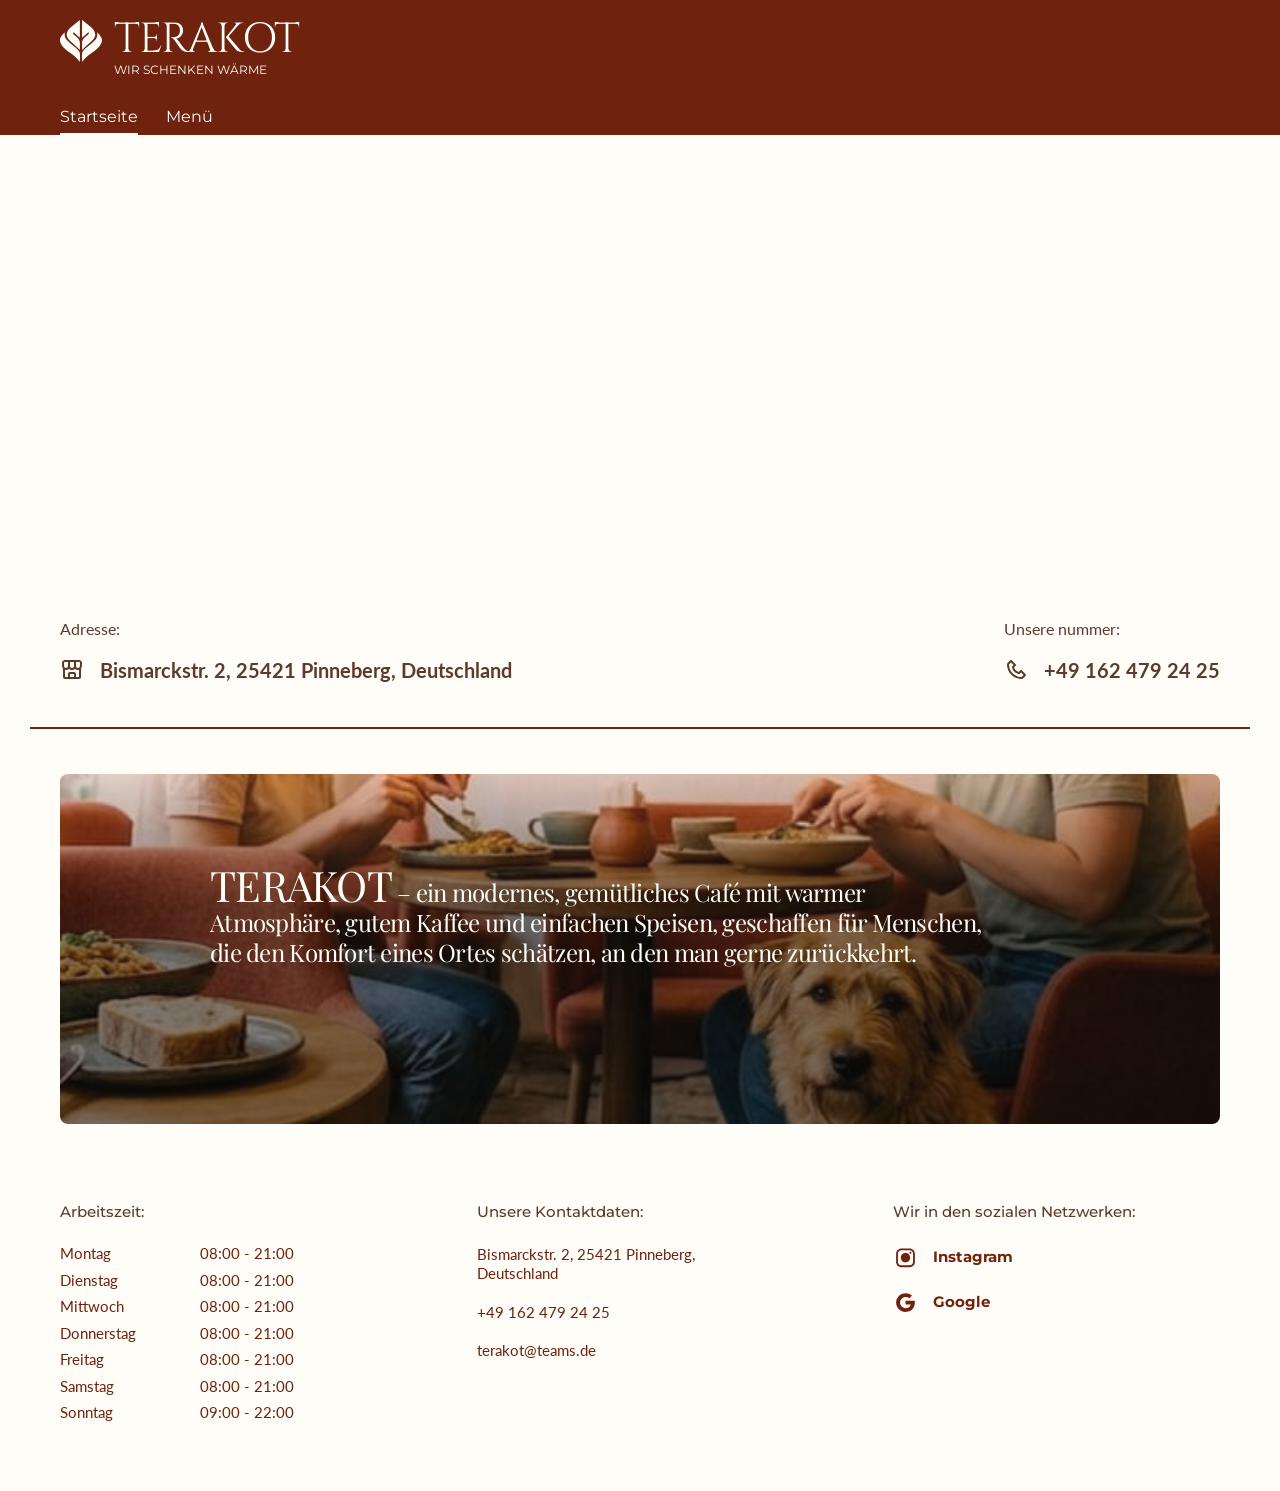
==== commit 5f010515: "Terakot0.2-0.8" ====
--- a/index.html
+++ b/index.html
@@ -4,19 +4,16 @@
   <meta charset="UTF-8">
   <meta
   name="viewport"
-  content="width=device-width, initial-scale=1.0, maximum-scale=1.0, user-scalable=no"
-/>
-  <title>Terakot</title>
+  content="width=device-width, initial-scale=1.0, maximum-scale=1.0, user-scalable=no"/>
+  <title>TERAKOT Café</title>
+  <link rel="icon" type="ico+xml" href="favicon.ico">
+  <link rel="apple-touch-icon" sizes="180x180" href="favicon.ico">
 <link rel="preconnect" href="https://fonts.googleapis.com">
 <link rel="preconnect" href="https://fonts.gstatic.com" crossorigin>
 <link href="https://fonts.googleapis.com/css2?family=Cinzel:wght@400..900&family=Lato:ital,wght@0,100;0,300;0,400;0,700;0,900;1,100;1,300;1,400;1,700;1,900&family=Montserrat:ital,wght@0,100..900;1,100..900&family=Playfair+Display:ital,wght@0,400..900;1,400..900&display=swap" rel="stylesheet">
   <link rel="stylesheet" href="./css/common.css">
   <link rel="stylesheet" href="./css/home.css">
-  <link
-  rel="icon"
-  type="image/svg+xml"
-  href="./images/favicon.svg"
-/>
+
 </head>
 <body>
   <header class="site-header">
--- a/css/home.css
+++ b/css/home.css
@@ -647,7 +647,7 @@
     background-color: #fffff8;
   }
 
-  .hero-section {
+.hero-section {
     padding: 30px 0 0;
     background-image: none;
     animation: none;
@@ -662,11 +662,36 @@
 
     border-radius: 8px;
 
-    background-image: url("../images/cafe-phone-2x.jpg");
     background-repeat: no-repeat;
     background-position: center;
     background-size: cover;
-  }
+
+    animation: heroSliderTablet 15s infinite;
+  }
+
+  @keyframes heroSliderTablet {
+    0%,
+    30% {
+      background-image:
+        linear-gradient(rgba(0, 0, 0, 0.2), rgba(111, 34, 13, 0.2)),
+        url("../images/TERAKOT-2x.jpg");
+    }
+
+    33%,
+    63% {
+      background-image:
+        linear-gradient(rgba(0, 0, 0, 0.2), rgba(111, 34, 13, 0.2)),
+        url("../images/cafe2-1x.jpg");
+    }
+
+    66%,
+    100% {
+      background-image:
+        linear-gradient(rgba(0, 0, 0, 0.2), rgba(111, 34, 13, 0.2)),
+        url("../images/Photodog-2x.jpg");
+    }
+  }
+
 
   .hero-title,
   .hero-subtitle {
@@ -900,13 +925,50 @@
     gap: 28px;
   }
 
-  .hero-section {
-    padding-top: 50px;
+
+.hero-section {
+    padding: 50px 0 0;
+    background-image: none;
+    animation: none;
   }
 
   .hero-section .container::before {
+    content: "";
+    display: block;
+
+    width: 100%;
     height: 400px;
+
     border-radius: 8px;
+
+    background-repeat: no-repeat;
+    background-position: center;
+    background-size: cover;
+
+    animation: heroSliderTablet 15s infinite;
+  }
+
+  @keyframes heroSliderTablet {
+    0%,
+    30% {
+      background-image:
+        linear-gradient(rgba(0, 0, 0, 0.2), rgba(111, 34, 13, 0.2)),
+        url("../images/TERAKOT-2x.jpg");
+    }
+
+    33%,
+    63% {
+      background-image:
+        linear-gradient(rgba(0, 0, 0, 0.2), rgba(111, 34, 13, 0.2)),
+        url("../images/cafe2-1x.jpg");
+    }
+
+    66%,
+    100% {
+      background-image:
+        linear-gradient(rgba(0, 0, 0, 0.2), rgba(111, 34, 13, 0.2)),
+        url("../images/Photodog-2x.jpg");
+    }
   }
 
   .tablet-info-section {
